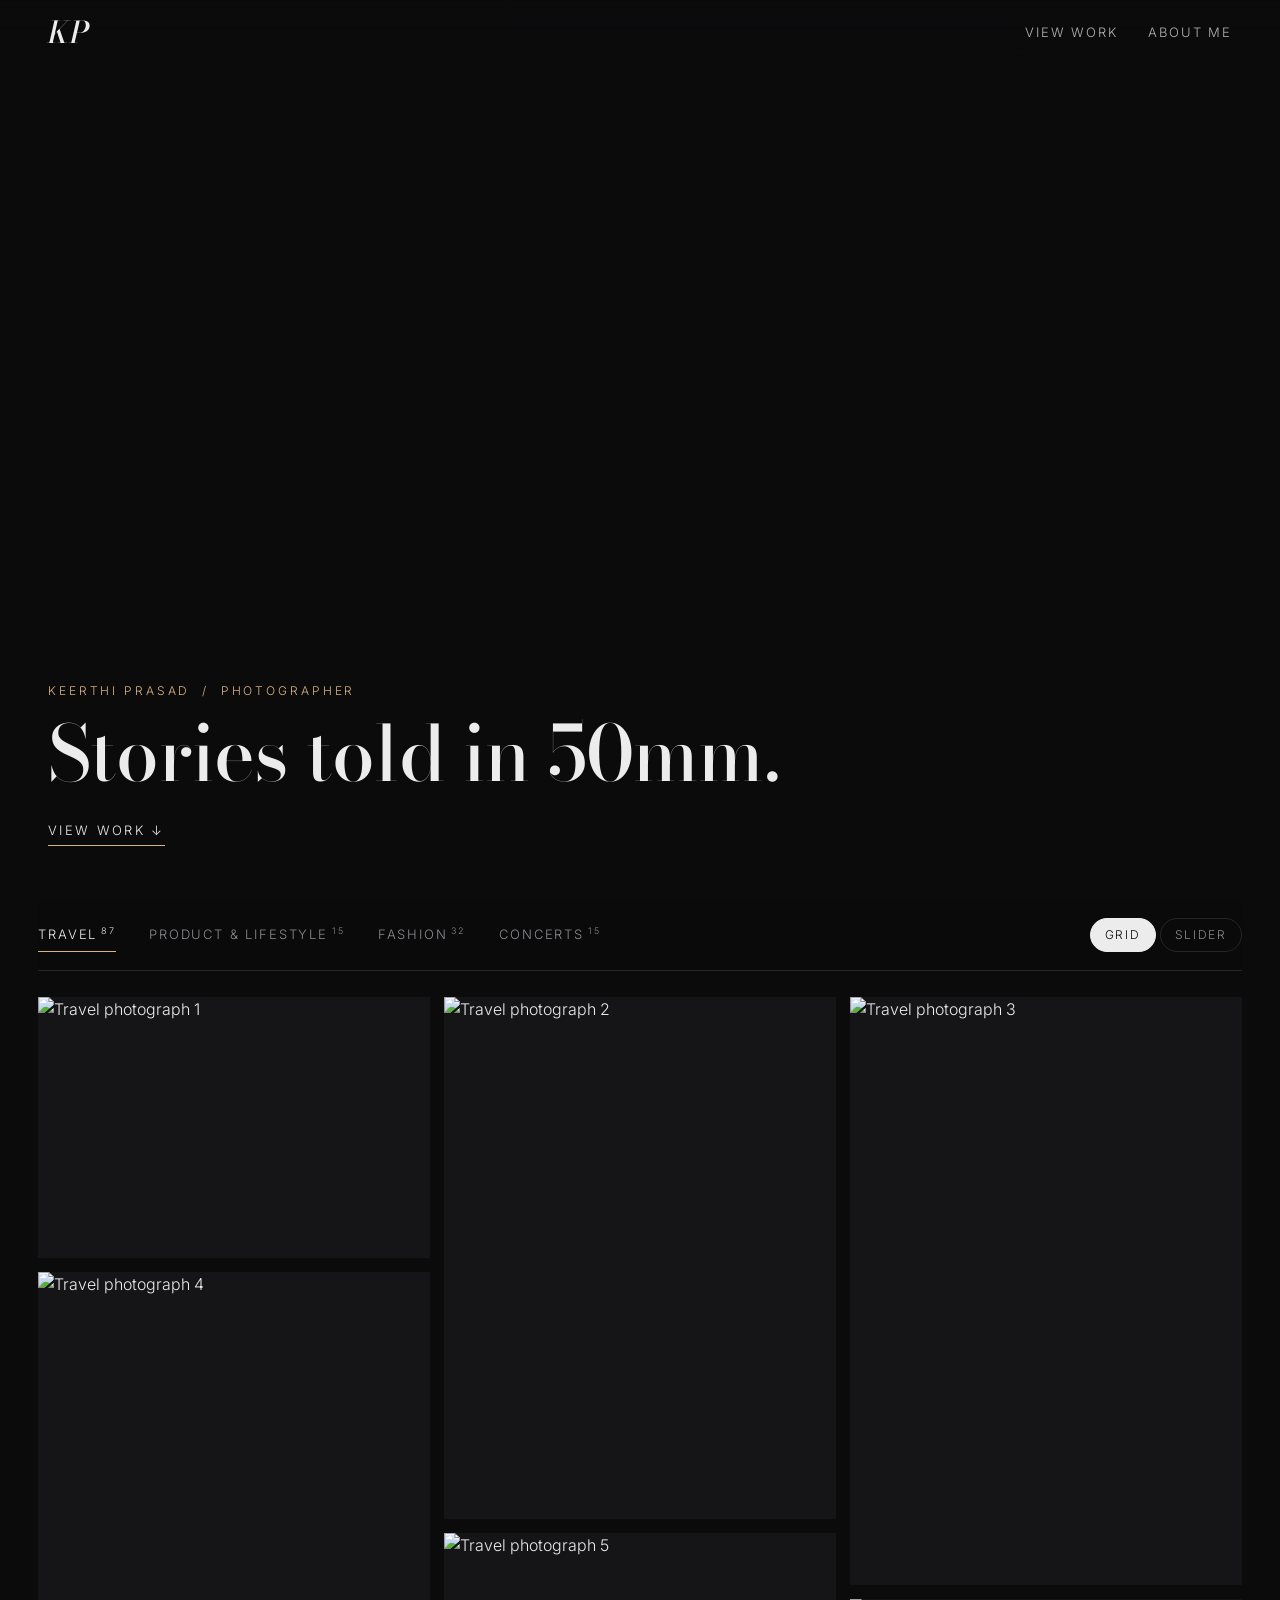
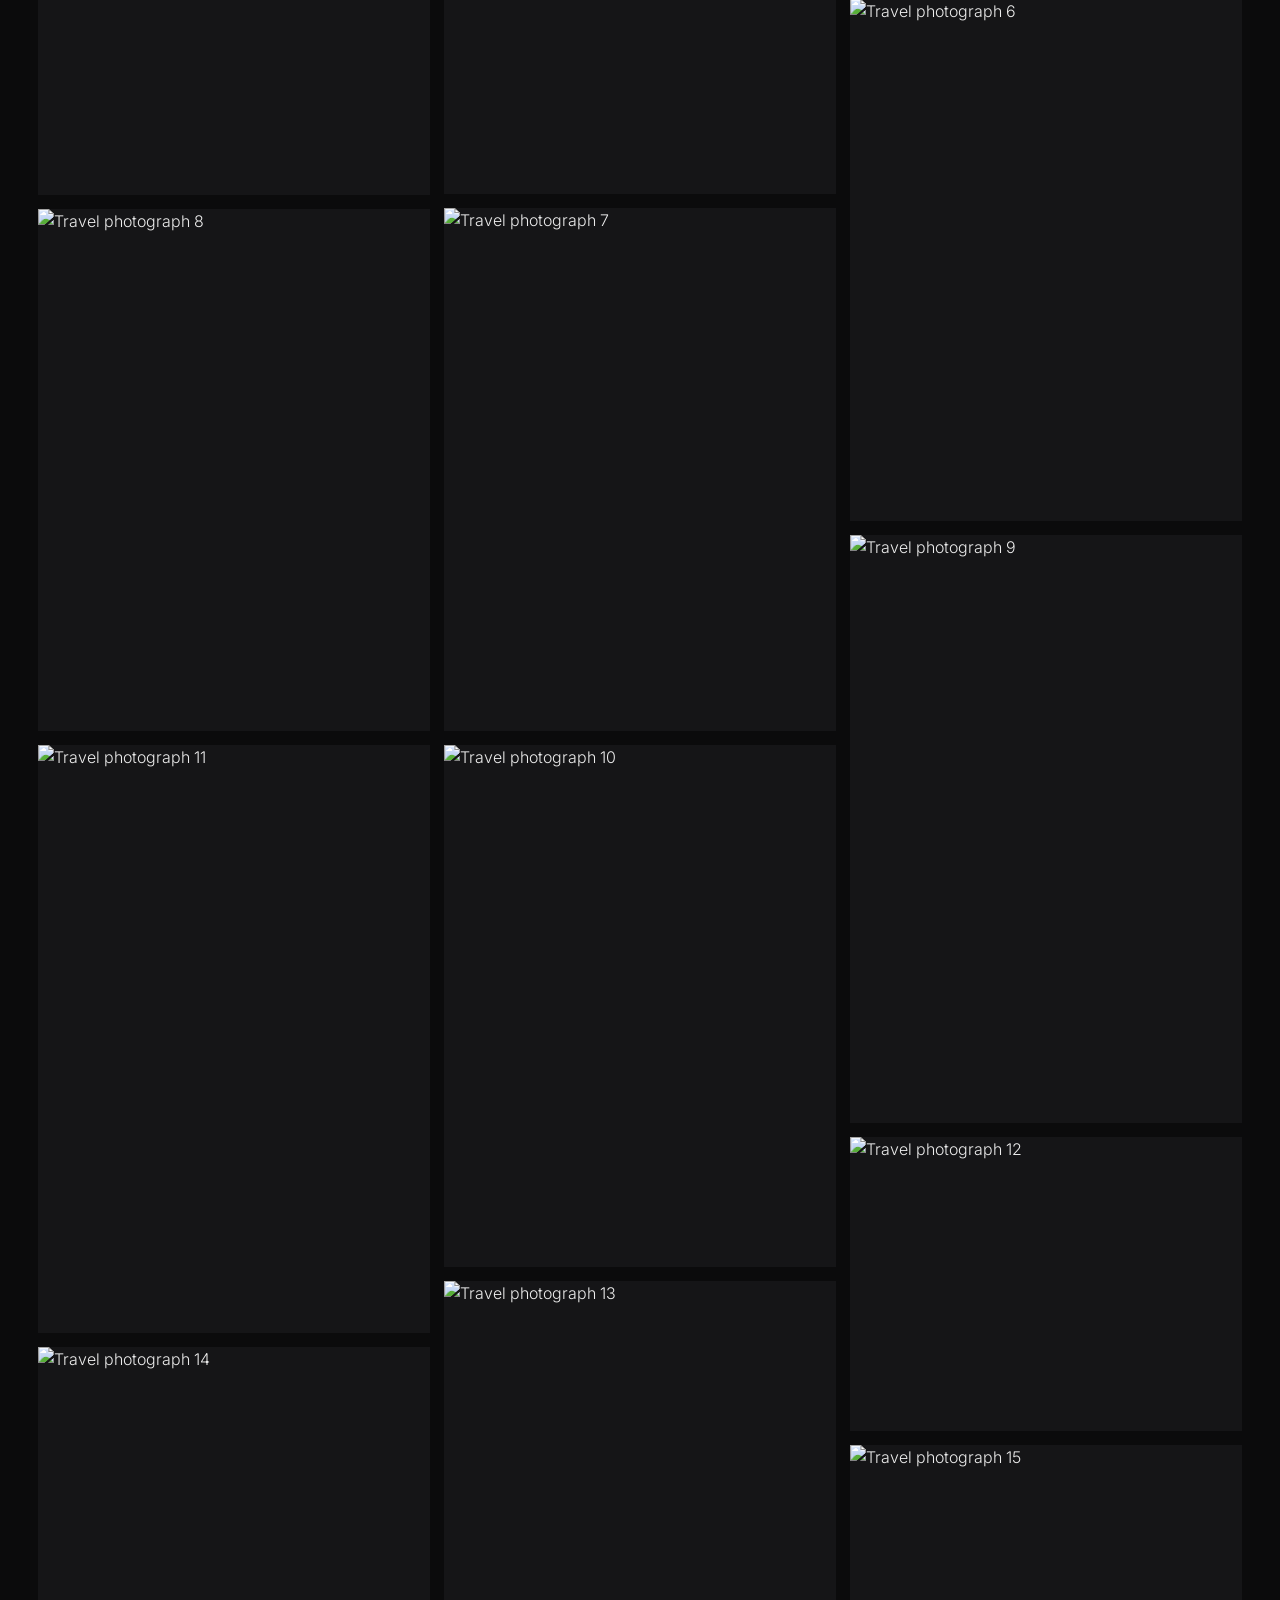
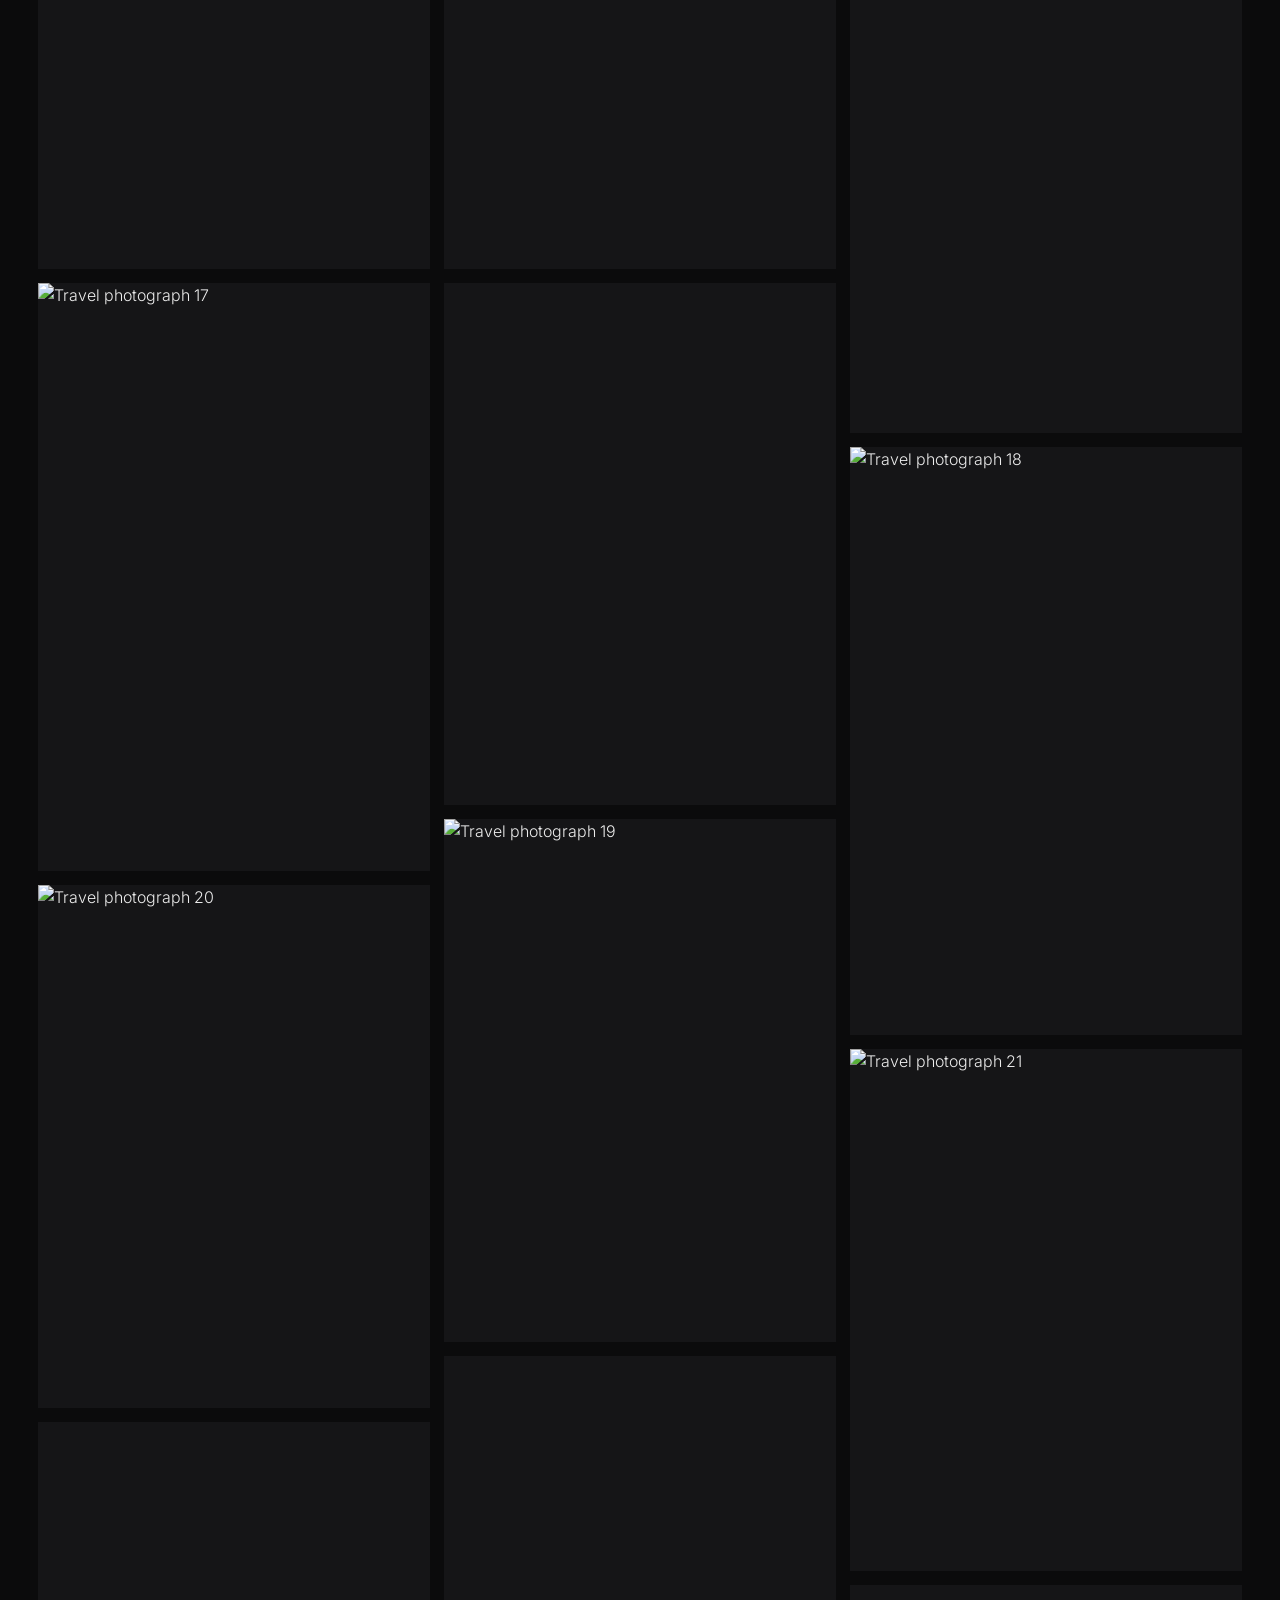
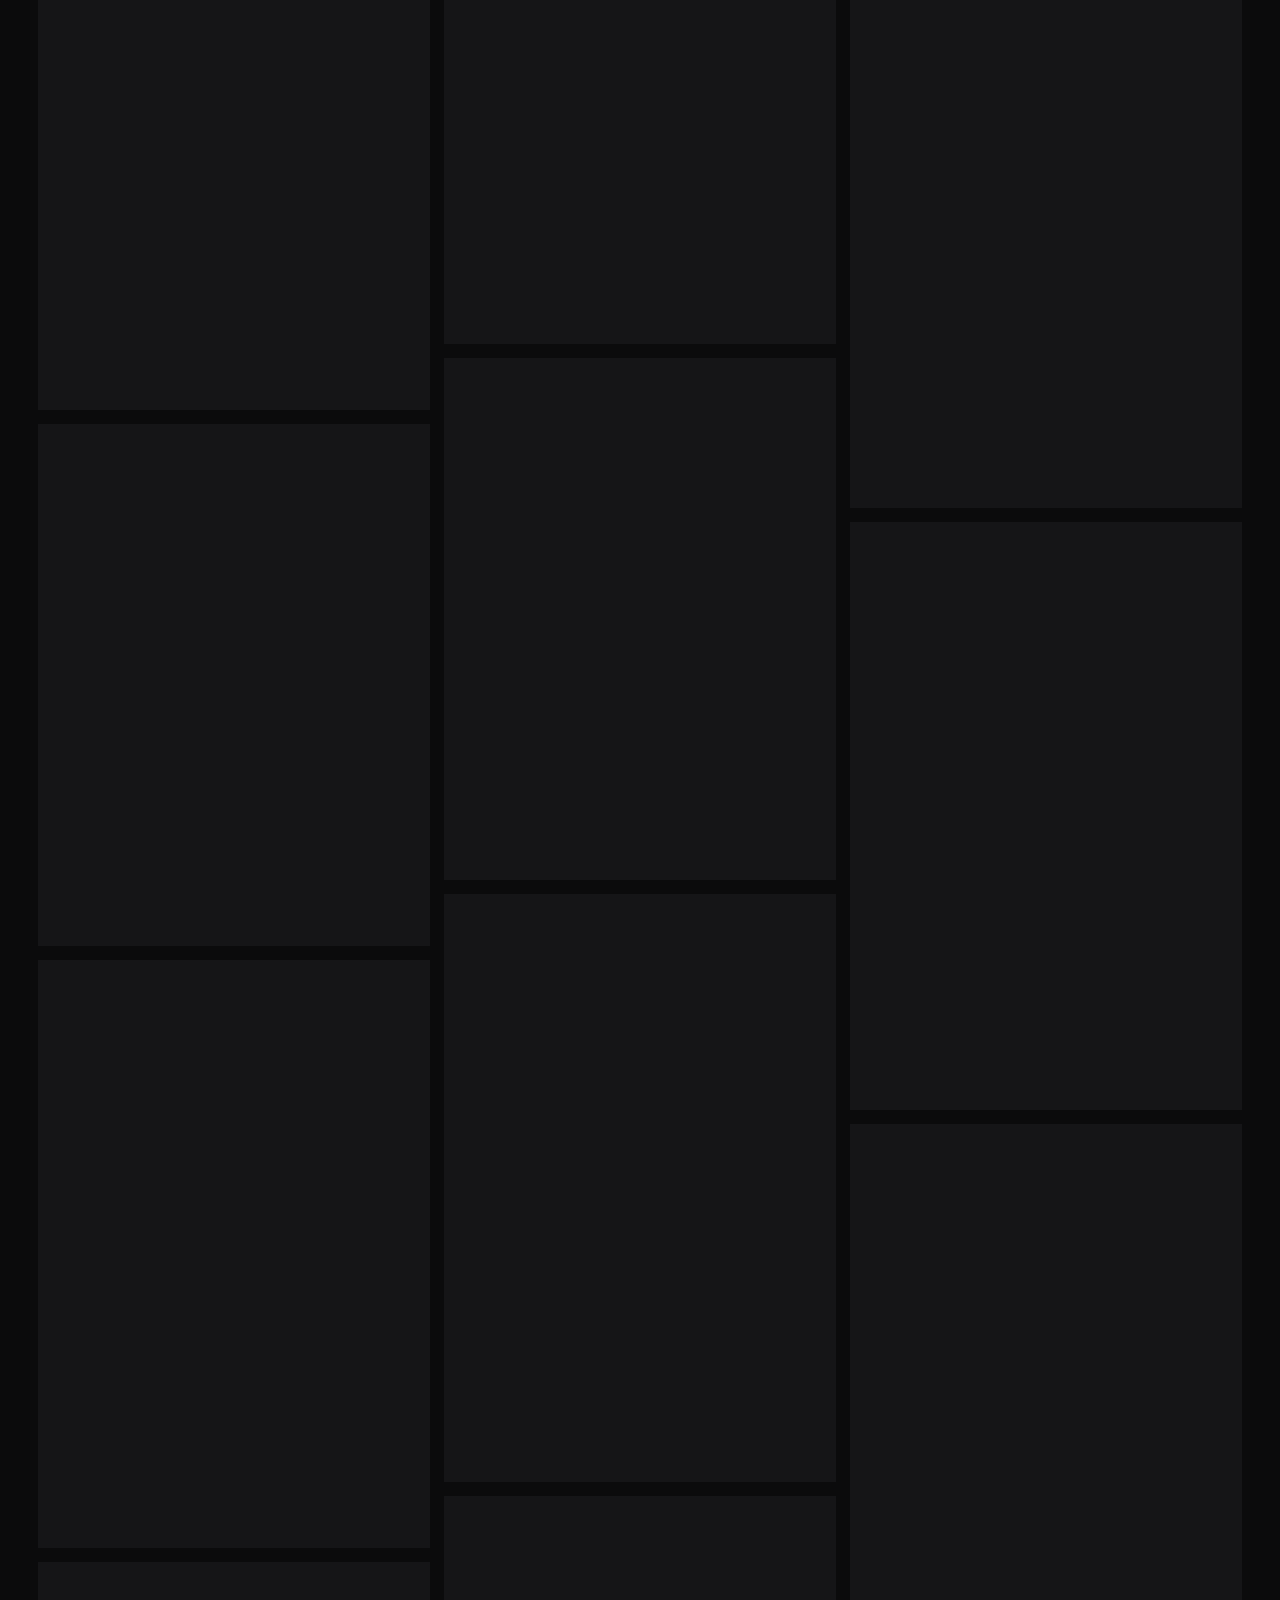
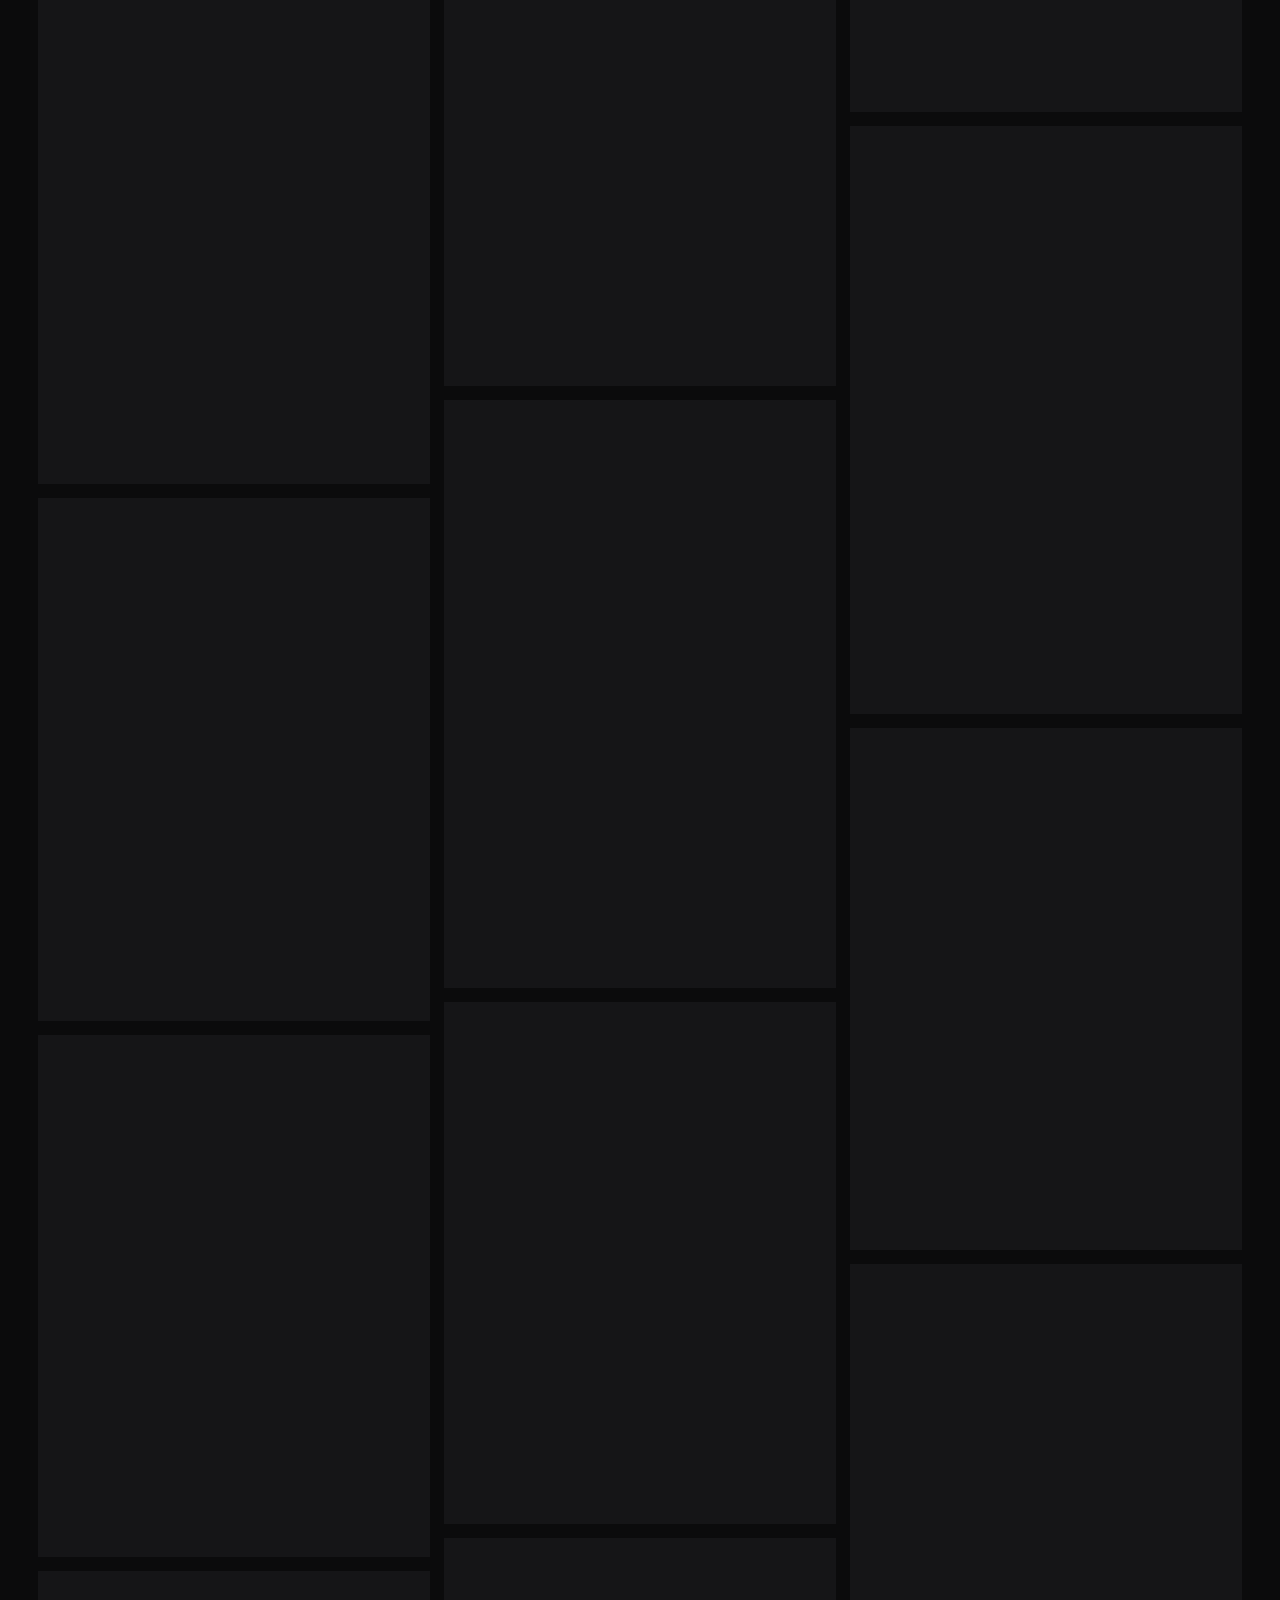
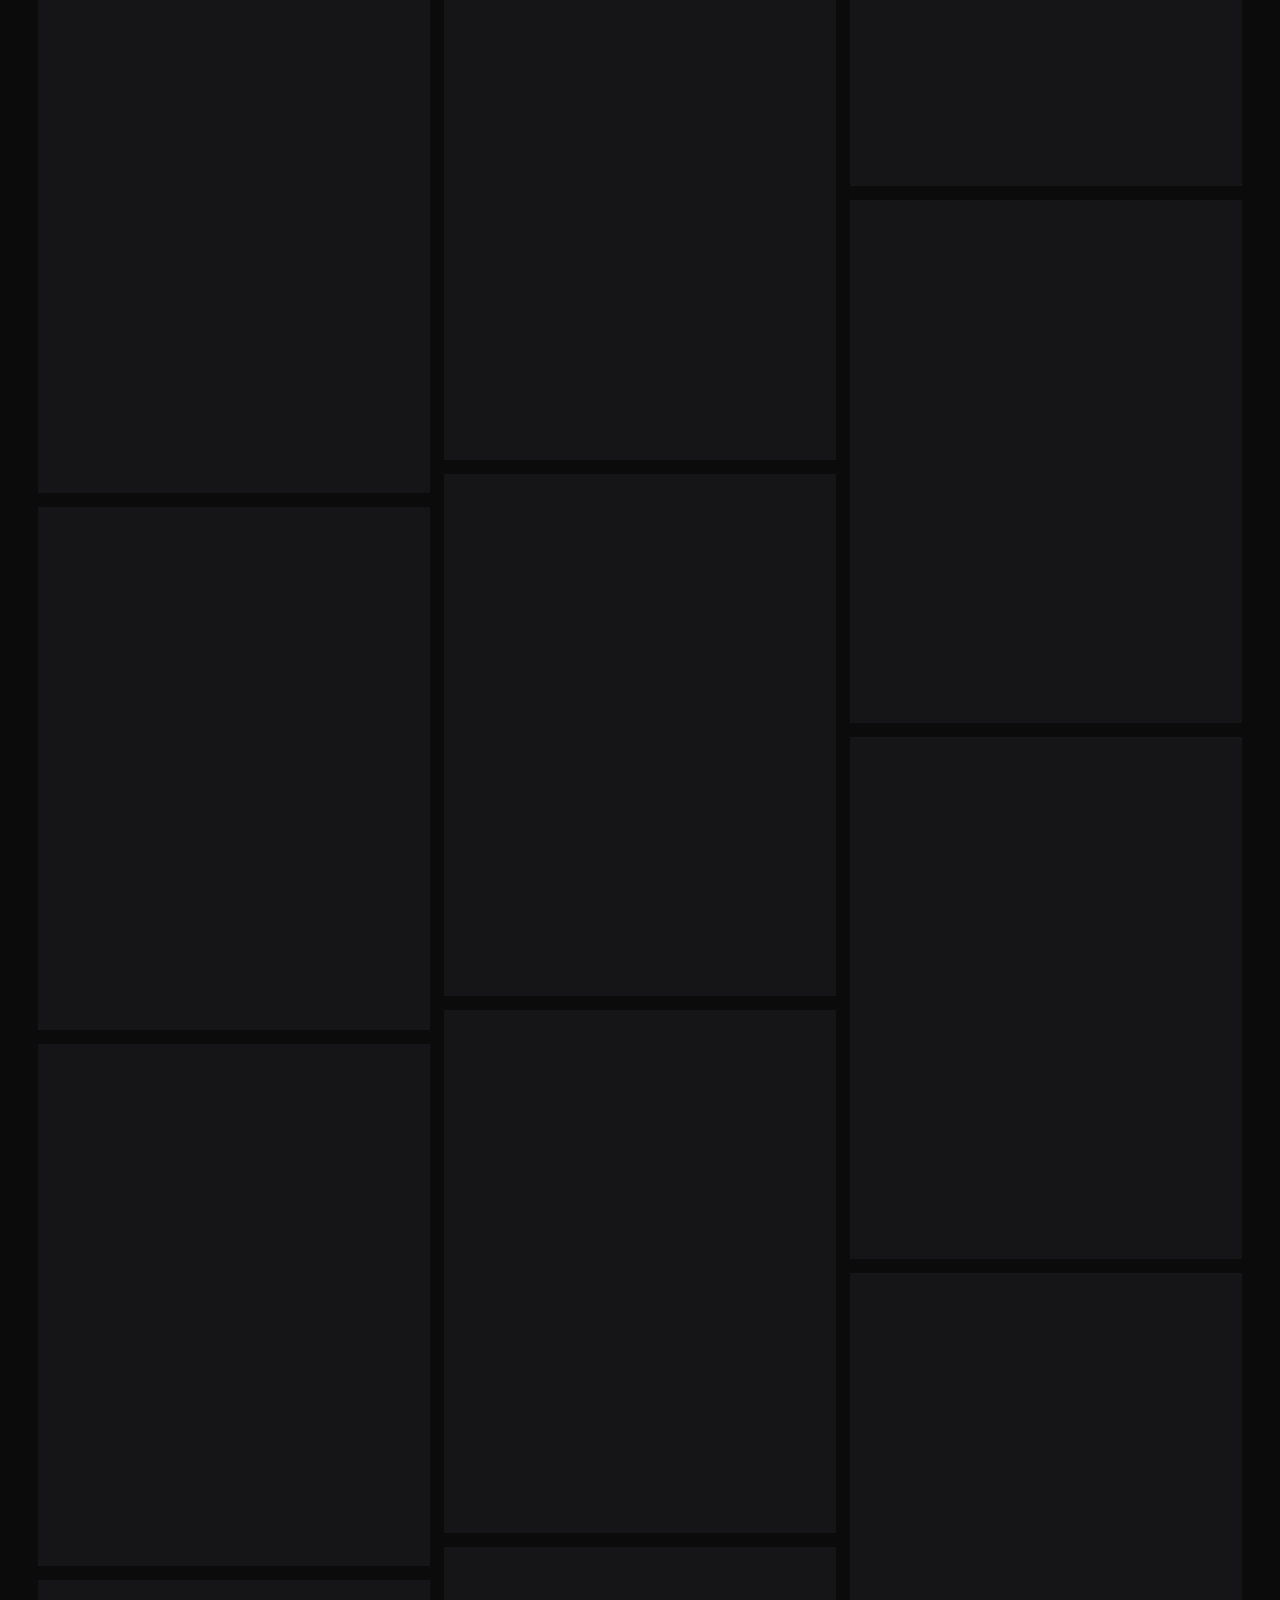
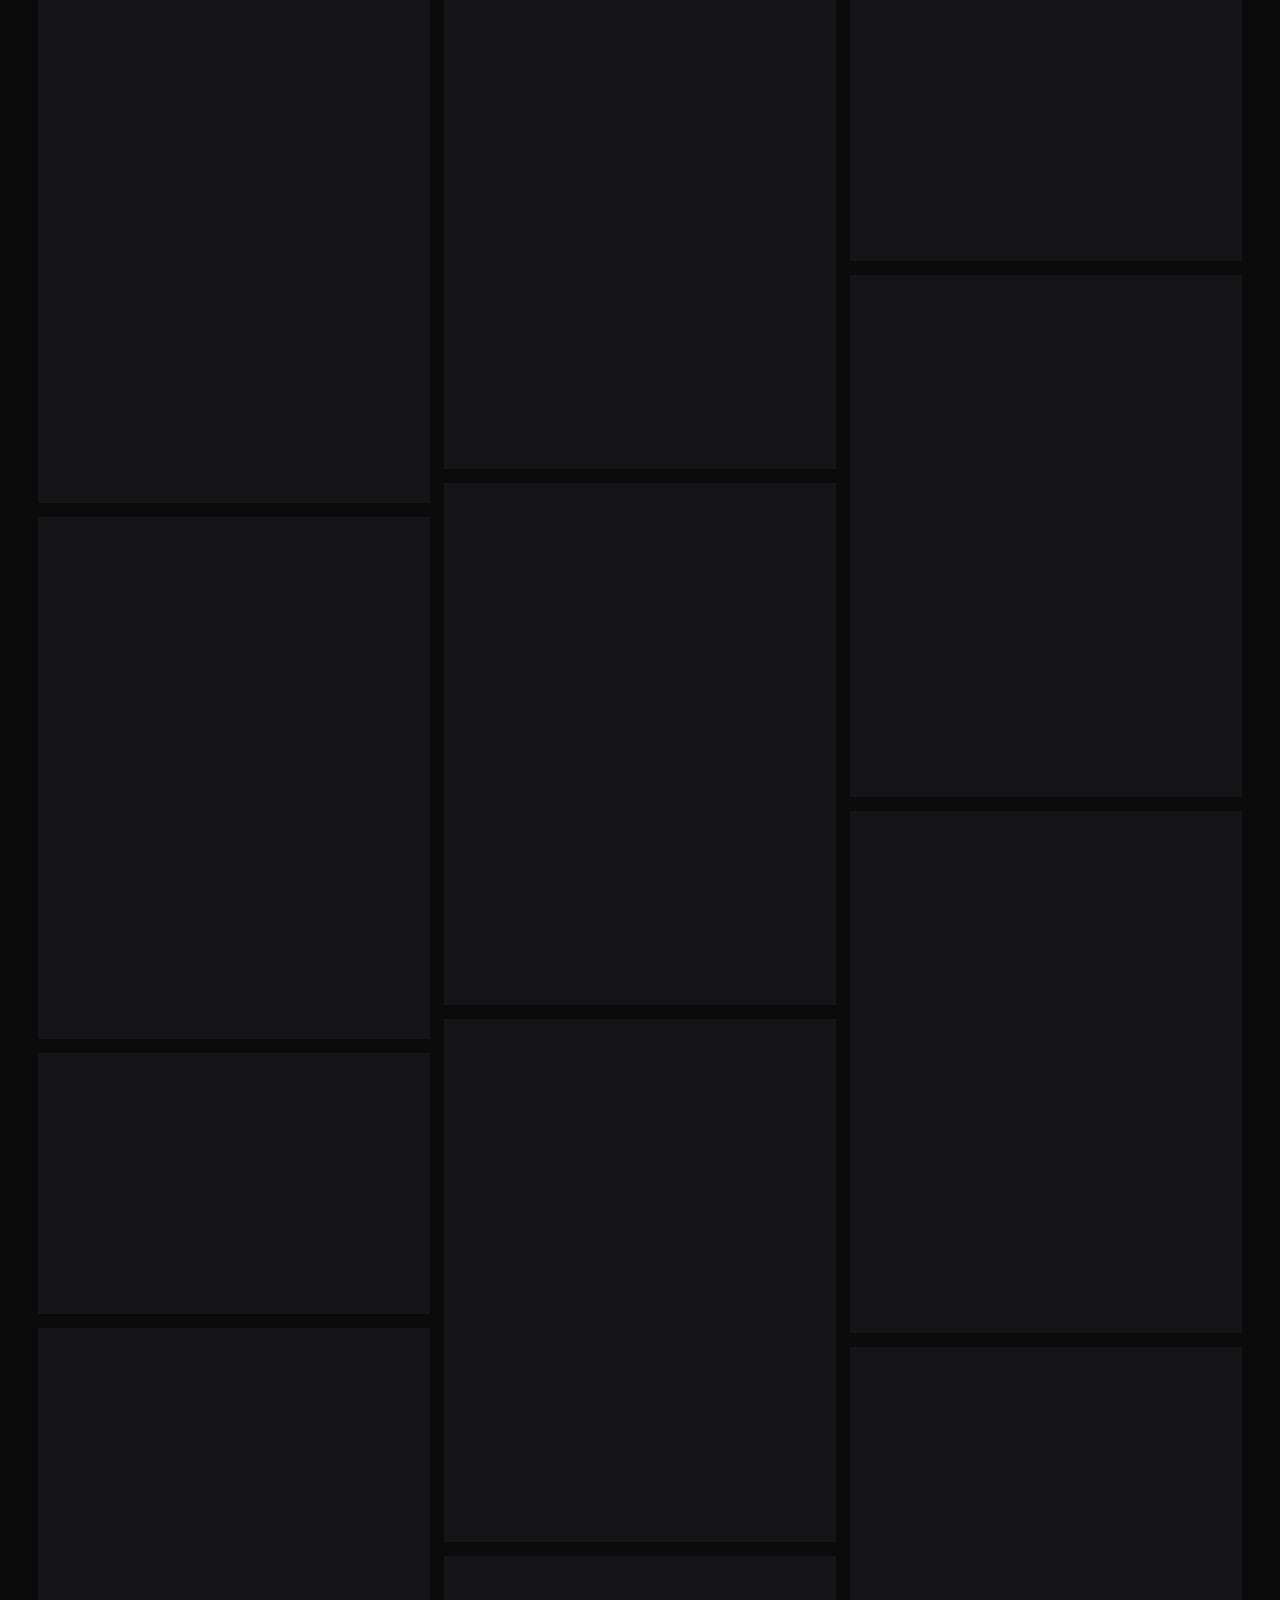
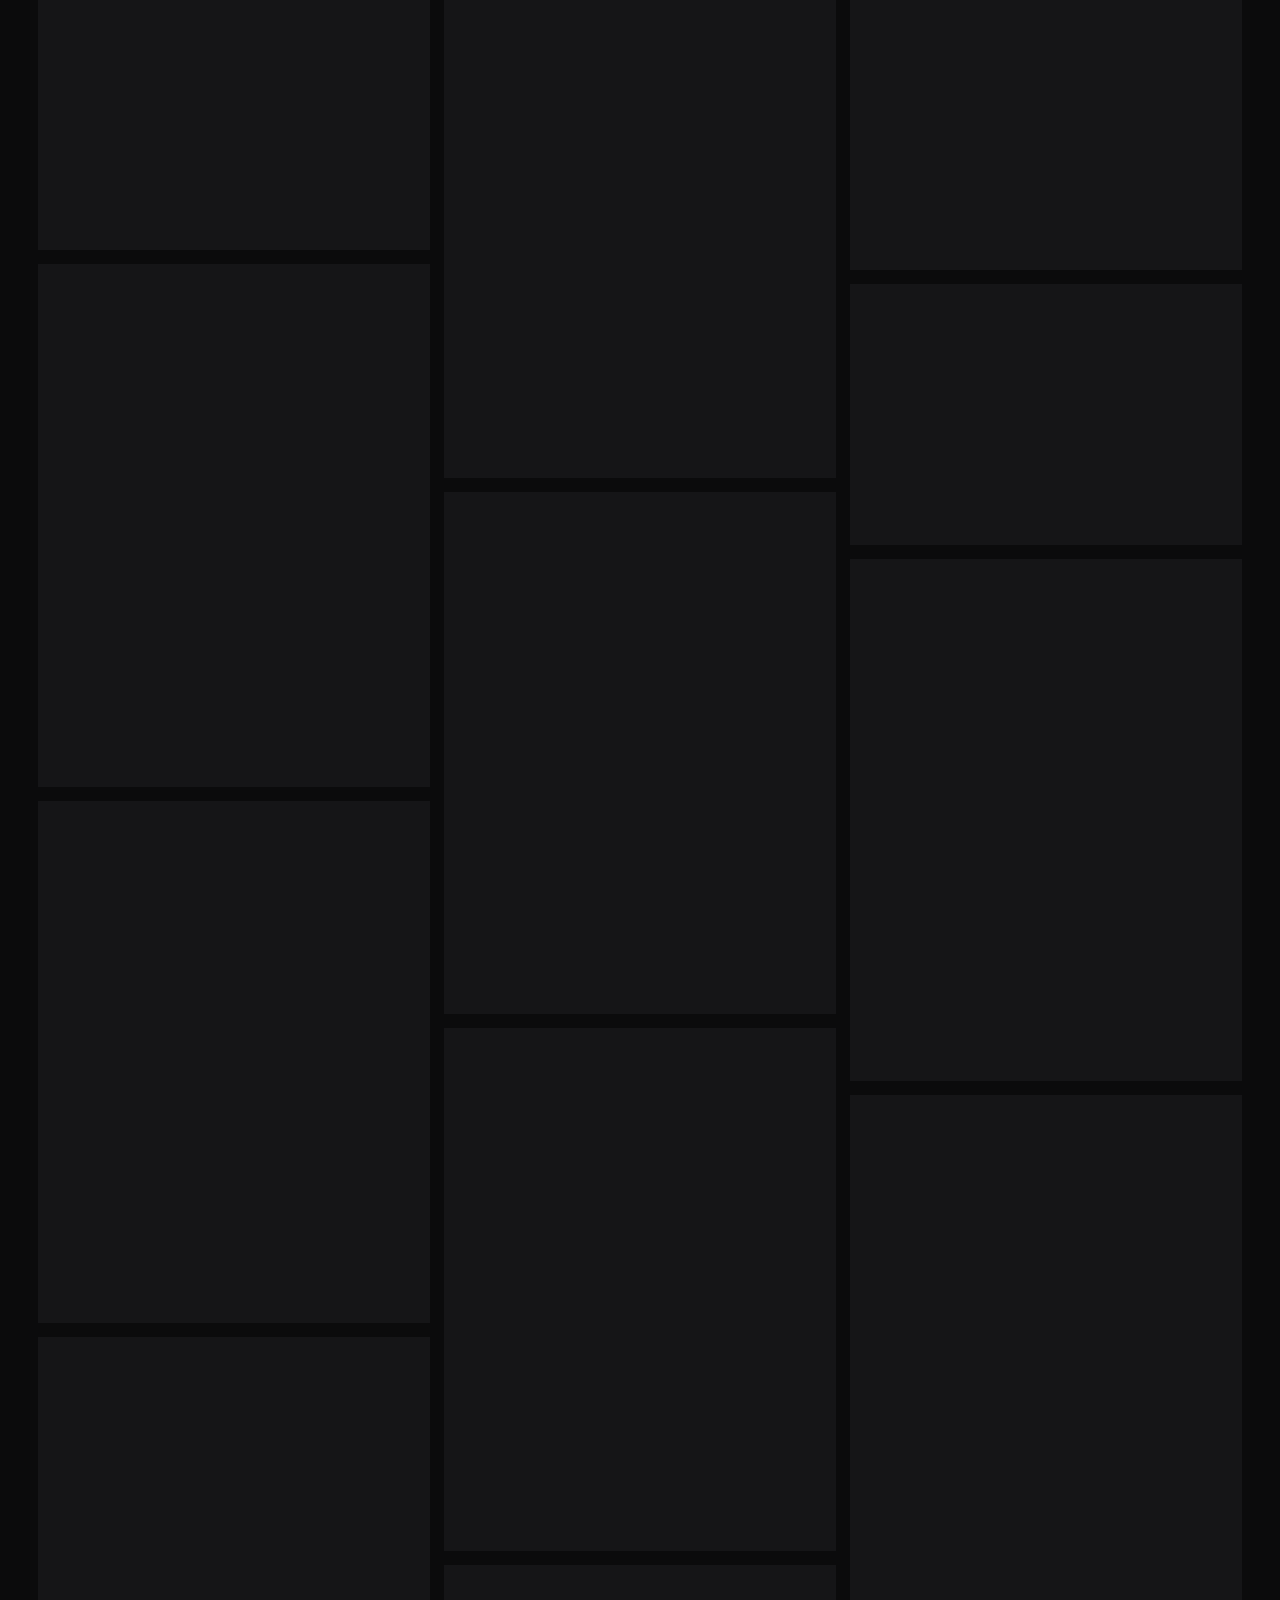
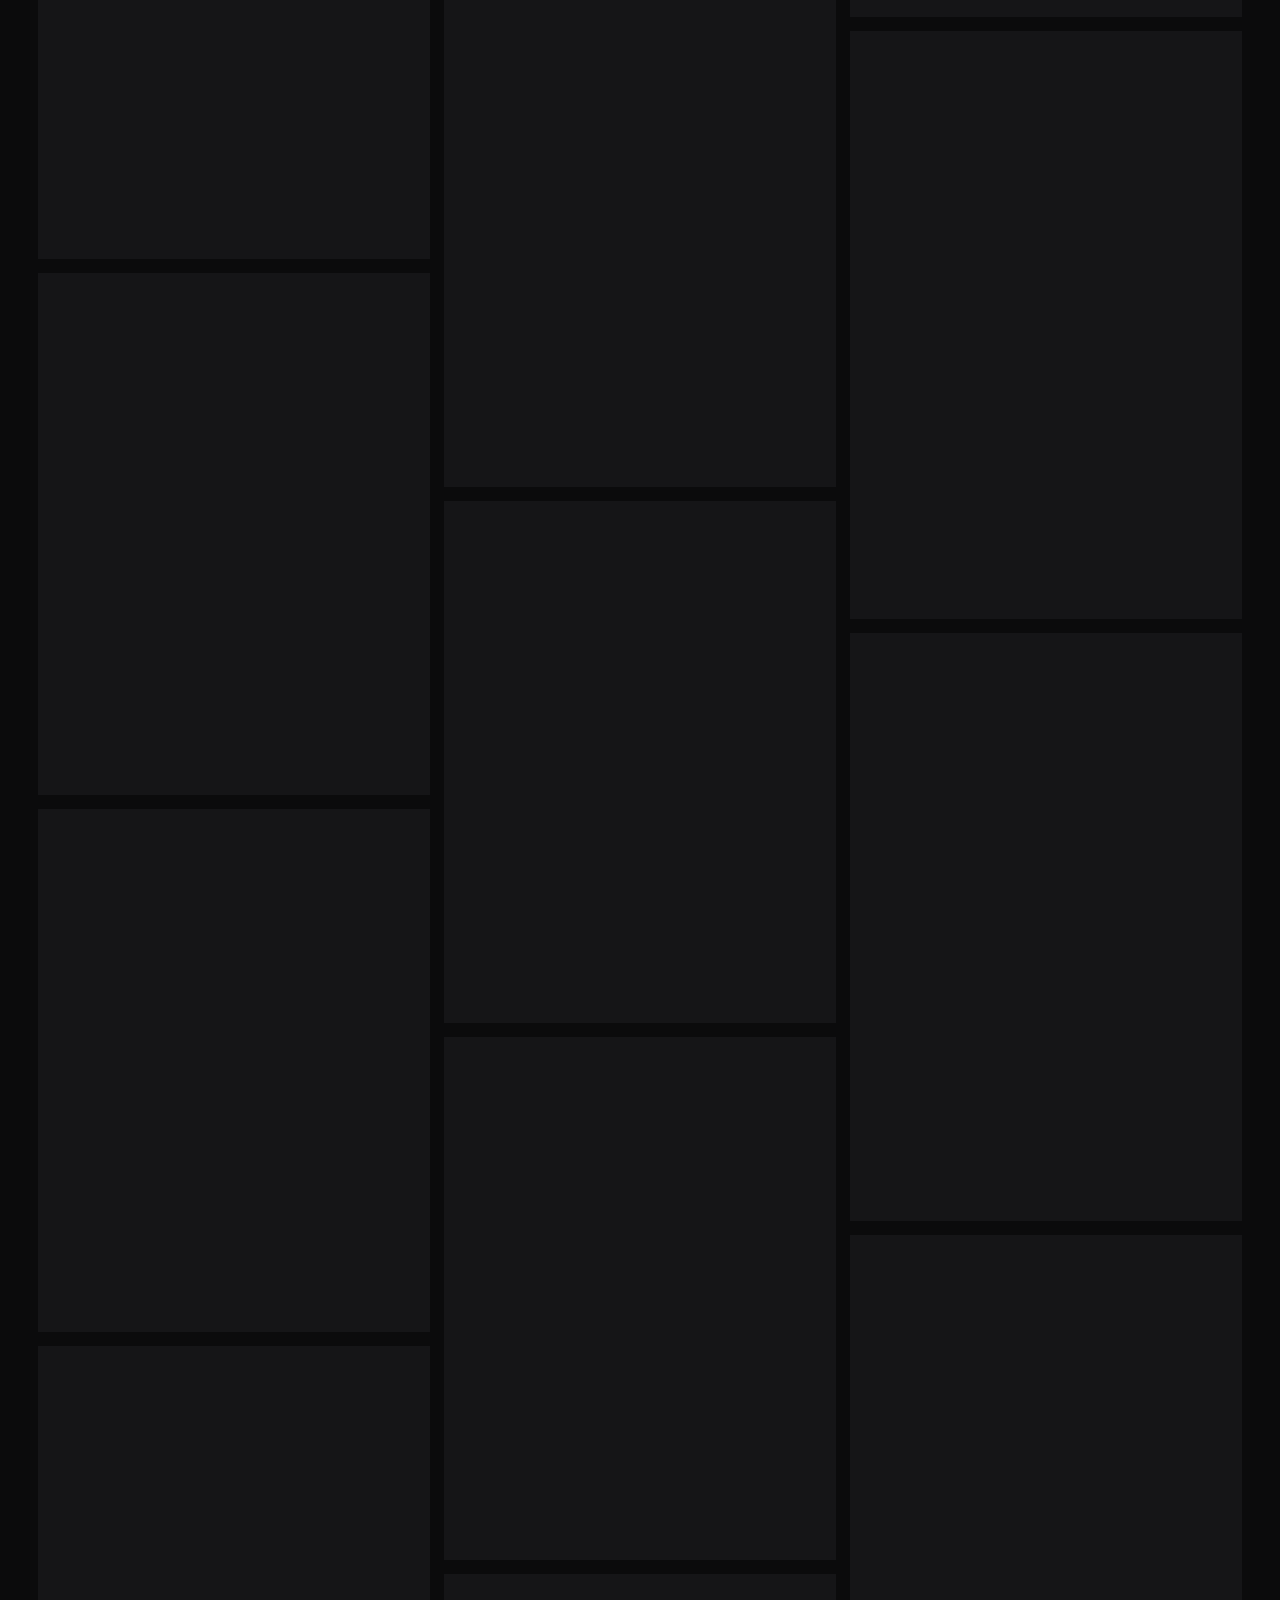
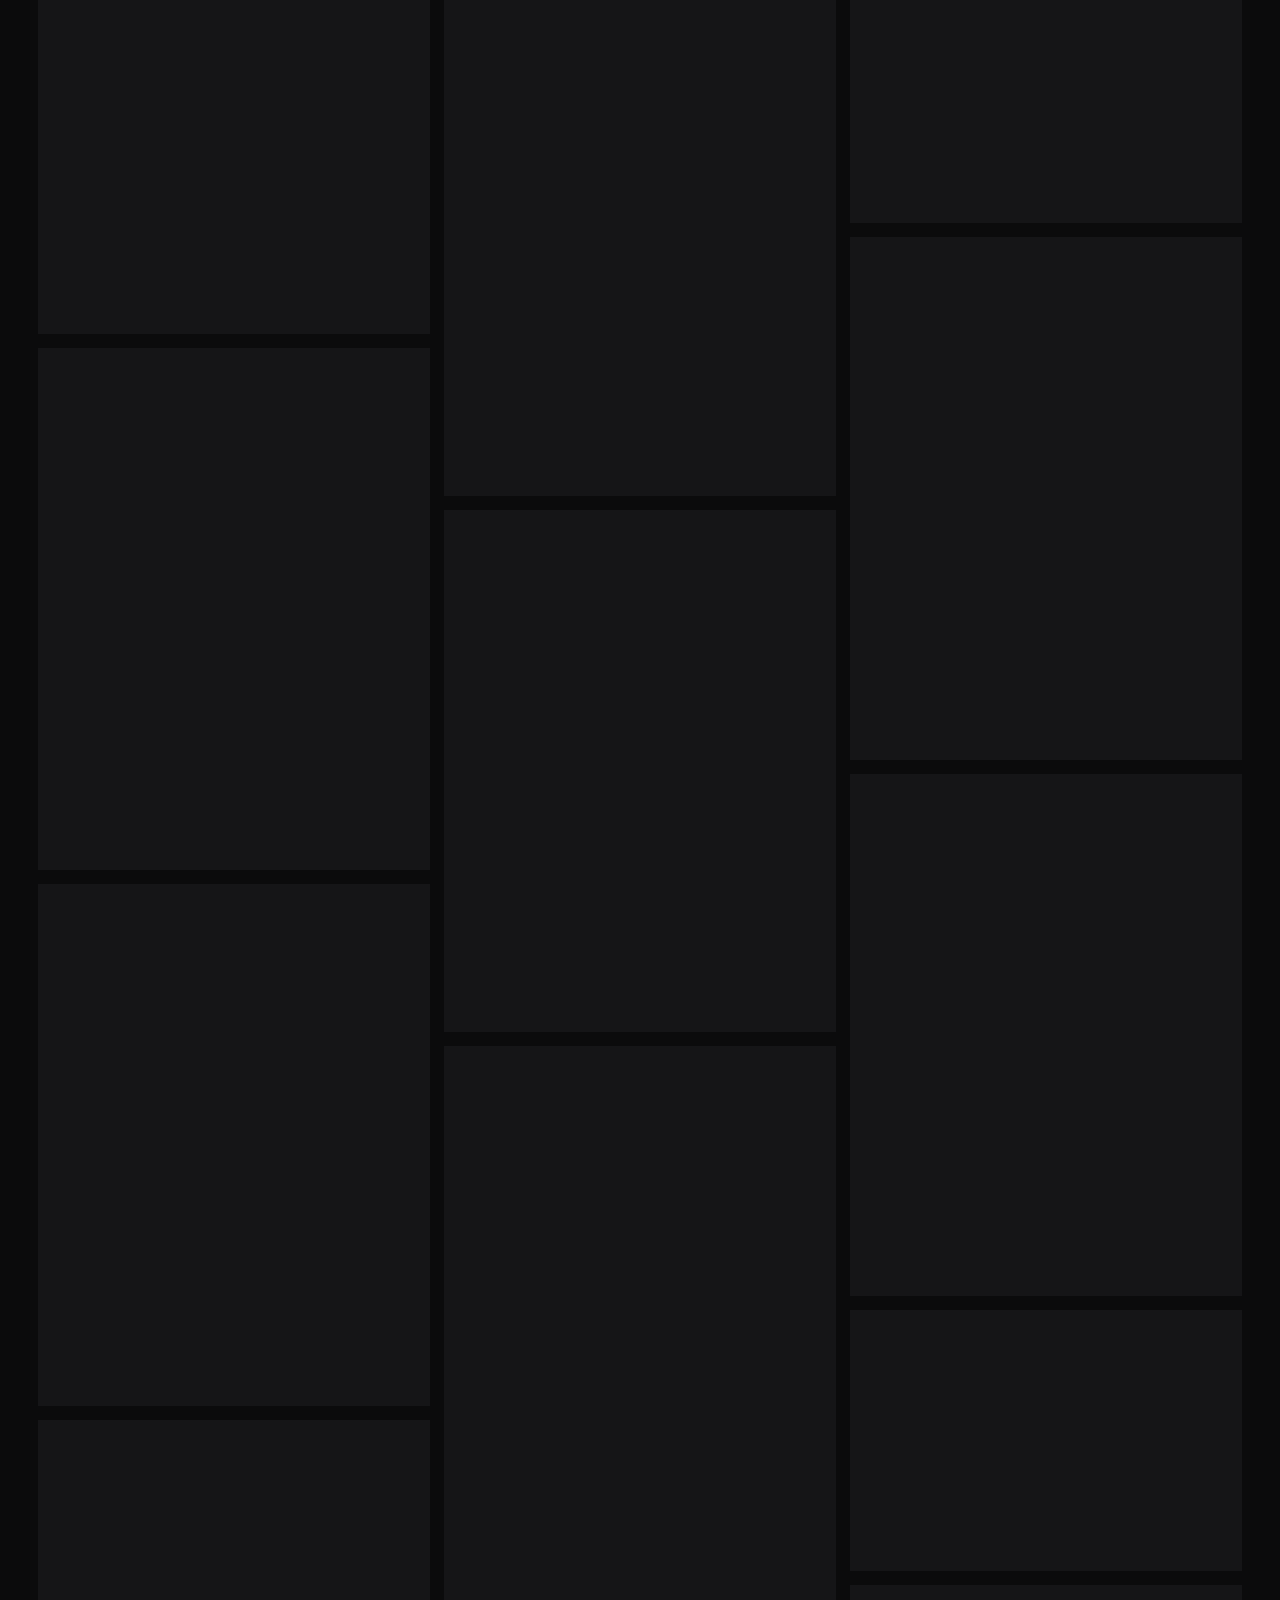
==== index.html @ 2e30c743 "Add files via upload" ====
<!doctype html>
<html lang="en">
<head>
<meta charset="utf-8">
<meta name="viewport" content="width=device-width,initial-scale=1">
<title>Keerthi Prasad | Photographer</title>
<meta name="description" content="Keerthi Prasad, photographer. Travel, product and lifestyle, fashion and concerts.">
<meta property="og:title" content="Keerthi Prasad | Photographer">
<meta property="og:description" content="Stories told in 50mm. Travel, product and lifestyle, fashion and concerts.">
<meta property="og:image" content="img/travel-01.jpg">
<link rel="preconnect" href="https://fonts.googleapis.com">
<link rel="preconnect" href="https://fonts.gstatic.com" crossorigin>
<link href="https://fonts.googleapis.com/css2?family=Bodoni+Moda:ital,wght@0,500;1,500&family=Inter:wght@300;400;500&display=swap" rel="stylesheet">
<link rel="stylesheet" href="style.css">
</head>
<body>
<header class="top" id="top">
  <a class="logo" href="#top" aria-label="KP home">KP</a>
  <button class="menu-btn" id="menu-btn" aria-expanded="false" aria-controls="nav">Menu</button>
  <nav id="nav">
    <a href="#work">View work</a>
    <a href="#about">About me</a>
  </nav>
</header>

<section class="hero">
  <div class="reel" id="reel" aria-hidden="true"></div>
  <div class="hero-shade"></div>
  <div class="hero-copy">
    <p class="eyebrow">Keerthi Prasad &nbsp;/&nbsp; Photographer</p>
    <h1>Stories told in 50mm.</h1>
    <a class="cue" href="#work">View work <span>&darr;</span></a>
  </div>
</section>

<section class="work" id="work">
  <div class="bar">
    <div class="tabs" id="tabs" role="tablist"></div>
    <div class="views" id="views">
      <button data-v="grid" class="on" aria-label="Grid view">Grid</button>
      <button data-v="slider" aria-label="Slider view">Slider</button>
    </div>
  </div>
  <div id="stage"></div>
</section>

<section class="about" id="about">
  <div class="about-photo" id="about-photo">
    <img src="img/keerthi.jpg" width="1200" height="1500" loading="lazy" alt="Keerthi Prasad">
  </div>
  <div class="about-copy">
    <p class="eyebrow">About me</p>
    <h2>Hi, I'm Keerthi.</h2>
    <p class="bio">I'm a photographer working across travel, product, fashion and live music. On weekends I shoot for brands and events, and whenever I travel, the camera comes along.</p>
    <p class="cta">Shooting a brand, an event or a trip? Let's talk.</p>
    <dl class="details">
      <div><dt>Email</dt><dd><a href="mailto:keerthiprasad73@gmail.com">keerthiprasad73@gmail.com</a></dd></div>
      <div><dt>Phone</dt><dd><a href="tel:+917204233006">+91 72042 33006</a></dd></div>
      <div><dt>Instagram</dt><dd><a href="https://www.instagram.com/50mmstack/" target="_blank" rel="noopener">@50mmstack</a></dd></div>
    </dl>
  </div>
</section>
<footer><span>&copy; <span id="yr"></span> Keerthi Prasad</span><span>All images are protected. Please ask before using.</span></footer>

<div class="lb" id="lb" hidden>
  <button class="lb-x" aria-label="Close">&times;</button>
  <button class="lb-p" aria-label="Previous">&lsaquo;</button>
  <button class="lb-n" aria-label="Next">&rsaquo;</button>
  <img id="lb-img" alt="">
  <div class="lb-c" id="lb-c"></div>
</div>
<script src="data.js"></script>
<script src="main.js"></script>
</body>
</html>
---- style.css ----
:root{--hh:64px;--bg:#0b0b0c;--fg:#ececec;--mut:#8b8b90;--acc:#d9b382;--line:#26262a}
*{box-sizing:border-box;margin:0;padding:0}
html{scroll-behavior:smooth;background:var(--bg)}
body{background:var(--bg);color:var(--fg);font:300 16px/1.6 Inter,system-ui,sans-serif;-webkit-font-smoothing:antialiased}
a{color:inherit;text-decoration:none}
button{font:inherit;color:inherit;background:none;border:0;cursor:pointer}
.top{position:fixed;inset:0 0 auto 0;z-index:20;height:calc(var(--hh) + env(safe-area-inset-top,0px));display:flex;justify-content:space-between;align-items:center;padding:env(safe-area-inset-top,0px) clamp(18px,4vw,48px) 0;background:linear-gradient(#0b0b0cd9,transparent);transition:background .25s}
.top.solid,.top.open{background:#0b0b0cf5}
.menu-btn{display:none}
.logo{font:italic 500 30px/1 "Bodoni Moda",serif;letter-spacing:.04em}
.top nav{display:flex;gap:clamp(14px,2.4vw,32px);font-size:13px;letter-spacing:.14em;text-transform:uppercase}
.top nav a{opacity:.75;transition:.2s}.top nav a:hover{opacity:1;color:var(--acc)}
.hero{position:relative;height:100svh;min-height:560px;overflow:hidden}
.reel{display:flex;gap:6px;height:100%;width:max-content;animation:slide 90s linear infinite}
.reel img{height:100%;width:auto;flex:none;object-fit:cover}
@keyframes slide{to{transform:translateX(-50%)}}
.hero-shade{position:absolute;inset:0;background:linear-gradient(180deg,#0b0b0c66 0,#0b0b0c00 30%,#0b0b0cf2 100%)}
.hero-copy{position:absolute;left:clamp(18px,4vw,48px);right:clamp(18px,4vw,48px);bottom:clamp(28px,6vh,64px);max-width:900px}
.eyebrow{font-size:12px;letter-spacing:.24em;text-transform:uppercase;color:var(--acc);margin-bottom:14px}
h1{font:500 clamp(34px,6vw,84px)/1.04 "Bodoni Moda",serif;letter-spacing:-.01em}
.cue{display:inline-block;margin-top:26px;font-size:13px;letter-spacing:.18em;text-transform:uppercase;border-bottom:1px solid var(--acc);padding-bottom:4px;transition:color .2s}
.cue:hover{color:var(--acc)}
.work{padding:0 clamp(12px,3vw,40px) 90px;scroll-margin-top:calc(var(--hh) + env(safe-area-inset-top,0px))}
.bar{position:sticky;top:calc(var(--hh) + env(safe-area-inset-top,0px));z-index:15;display:flex;justify-content:space-between;align-items:center;gap:16px;flex-wrap:wrap;padding:18px 0;background:#0b0b0cee;backdrop-filter:blur(10px);border-bottom:1px solid var(--line);margin-bottom:26px}
.tabs{position:relative;display:flex;gap:clamp(14px,2.6vw,34px);flex-wrap:wrap}
.tabs button{white-space:nowrap}
.tabs button{font-size:13px;letter-spacing:.14em;text-transform:uppercase;color:var(--mut);padding:6px 0;border-bottom:1px solid transparent;transition:.2s}
.tabs button sup{font-size:9px;margin-left:4px}
.tabs button:hover{color:var(--fg)}
.tabs button.on{color:var(--fg);border-color:var(--acc)}
.views{display:flex;gap:4px}
.views button{font-size:12px;letter-spacing:.14em;text-transform:uppercase;color:var(--mut);padding:6px 14px;border:1px solid var(--line);border-radius:99px}
.views button.on{color:var(--bg);background:var(--fg);border-color:var(--fg)}
#stage{animation:fade .5s}
@keyframes fade{from{opacity:0;transform:translateY(8px)}}
.grid{display:flex;gap:14px;align-items:flex-start}
.grid .col{flex:1;min-width:0;display:flex;flex-direction:column;gap:14px}
.grid figure{overflow:hidden;background:#151517;cursor:zoom-in}
.grid img{display:block;width:100%;height:auto;transition:transform .6s}
.grid figure:hover img{transform:scale(1.035)}
.track{display:flex;gap:14px;overflow-x:auto;scroll-snap-type:x mandatory;padding-bottom:14px;scrollbar-width:thin;scrollbar-color:#333 transparent}
.track figure{flex:none;height:min(78vh,900px);scroll-snap-align:center;cursor:zoom-in;background:#151517}
.track img{height:100%;width:auto;display:block}
.arrows{display:flex;gap:10px;justify-content:flex-end;margin-top:12px}
.arrows button{width:46px;height:46px;border:1px solid var(--line);border-radius:50%;font-size:22px;transition:.2s}
.arrows button:hover{background:var(--fg);color:var(--bg)}
.about{display:grid;grid-template-columns:minmax(0,5fr) minmax(0,6fr);gap:clamp(28px,5vw,80px);align-items:center;padding:clamp(80px,10vw,130px) clamp(18px,4vw,48px);border-top:1px solid var(--line);max-width:1300px;margin:0 auto;scroll-margin-top:40px}
.about-photo{aspect-ratio:4/5;max-width:100%;background:#151517;overflow:hidden}
.about-photo img{width:100%;height:100%;object-fit:cover;display:block}
.ph{height:100%;display:flex;align-items:center;justify-content:center;text-align:center;padding:24px;border:1px dashed #3a3a40;color:var(--mut);font-size:13px;letter-spacing:.14em;text-transform:uppercase}
.about-copy{min-width:0}
.about h2{font:500 clamp(34px,4.6vw,64px)/1.05 "Bodoni Moda",serif;text-wrap:balance;margin-bottom:22px}
.bio{font-size:clamp(16px,1.4vw,19px);color:#cfcfd2;max-width:34em;margin-bottom:34px}
.cta{font:italic 500 clamp(18px,1.8vw,24px)/1.3 "Bodoni Moda",serif;color:var(--acc);margin-bottom:20px}
.details{display:flex;flex-direction:column;border-top:1px solid var(--line)}
.details div{display:grid;grid-template-columns:110px minmax(0,1fr);gap:16px;padding:14px 0;border-bottom:1px solid var(--line);align-items:baseline}
.details dt{font-size:11px;letter-spacing:.2em;text-transform:uppercase;color:var(--mut)}
.details dd{font-size:clamp(15px,1.5vw,19px);overflow-wrap:anywhere;user-select:text}
.details a{transition:.2s}.details a:hover{color:var(--acc)}
footer{display:flex;justify-content:space-between;gap:12px;flex-wrap:wrap;padding:22px clamp(18px,4vw,48px);border-top:1px solid var(--line);font-size:12px;color:var(--mut)}
.lb{position:fixed;inset:0;z-index:50;background:#050506f5;display:flex;align-items:center;justify-content:center;animation:fade .25s}
.lb[hidden]{display:none}
.lb img{max-width:94vw;max-height:88vh;object-fit:contain}
.lb button{position:absolute;color:#fff;opacity:.7;transition:.2s}.lb button:hover{opacity:1}
.lb-x{top:14px;right:22px;font-size:38px}
.lb-p,.lb-n{top:50%;transform:translateY(-50%);font-size:56px;padding:10px 18px}
.lb-p{left:8px}.lb-n{right:8px}
.lb-c{position:absolute;bottom:16px;left:0;right:0;text-align:center;font-size:12px;letter-spacing:.2em;text-transform:uppercase;color:var(--mut)}
@media(max-width:700px){
 :root{--hh:60px}
 .menu-btn{display:flex;align-items:center;gap:8px;font-size:12px;letter-spacing:.2em;text-transform:uppercase;padding:10px 0 10px 12px}
 .menu-btn::after{content:"";width:16px;height:7px;border-top:1px solid currentColor;border-bottom:1px solid currentColor;transition:.2s}
 .top.open .menu-btn::after{height:0;border-bottom:0;transform:rotate(0)}
 .top nav{display:none;position:absolute;top:100%;left:0;right:0;flex-direction:column;gap:0;padding:4px clamp(18px,4vw,48px) 18px;background:#0b0b0cf5;border-bottom:1px solid var(--line);font-size:14px}
 .top.open nav{display:flex}
 .top nav a{opacity:1;padding:14px 0;border-top:1px solid var(--line)}
 .bar{flex-wrap:nowrap;gap:10px;padding:12px 0;margin-bottom:16px}
 .tabs{flex:1;min-width:0;flex-wrap:nowrap;gap:22px;overflow-x:auto;scrollbar-width:none;-webkit-overflow-scrolling:touch;padding-right:28px;-webkit-mask-image:linear-gradient(90deg,#000 calc(100% - 36px),transparent);mask-image:linear-gradient(90deg,#000 calc(100% - 36px),transparent)}
 .tabs::-webkit-scrollbar{display:none}
 .tabs button{flex:none;font-size:12px}
 .views{flex:none}
 .views button{padding:5px 10px;font-size:10px}
 .about{grid-template-columns:1fr}
 .details div{grid-template-columns:84px minmax(0,1fr)}
 .grid,.grid .col{gap:8px}
 .track figure{height:62vh}
 .lb-p,.lb-n{font-size:40px;padding:8px}
}
@media(prefers-reduced-motion:reduce){.reel{animation:none}html{scroll-behavior:auto}}
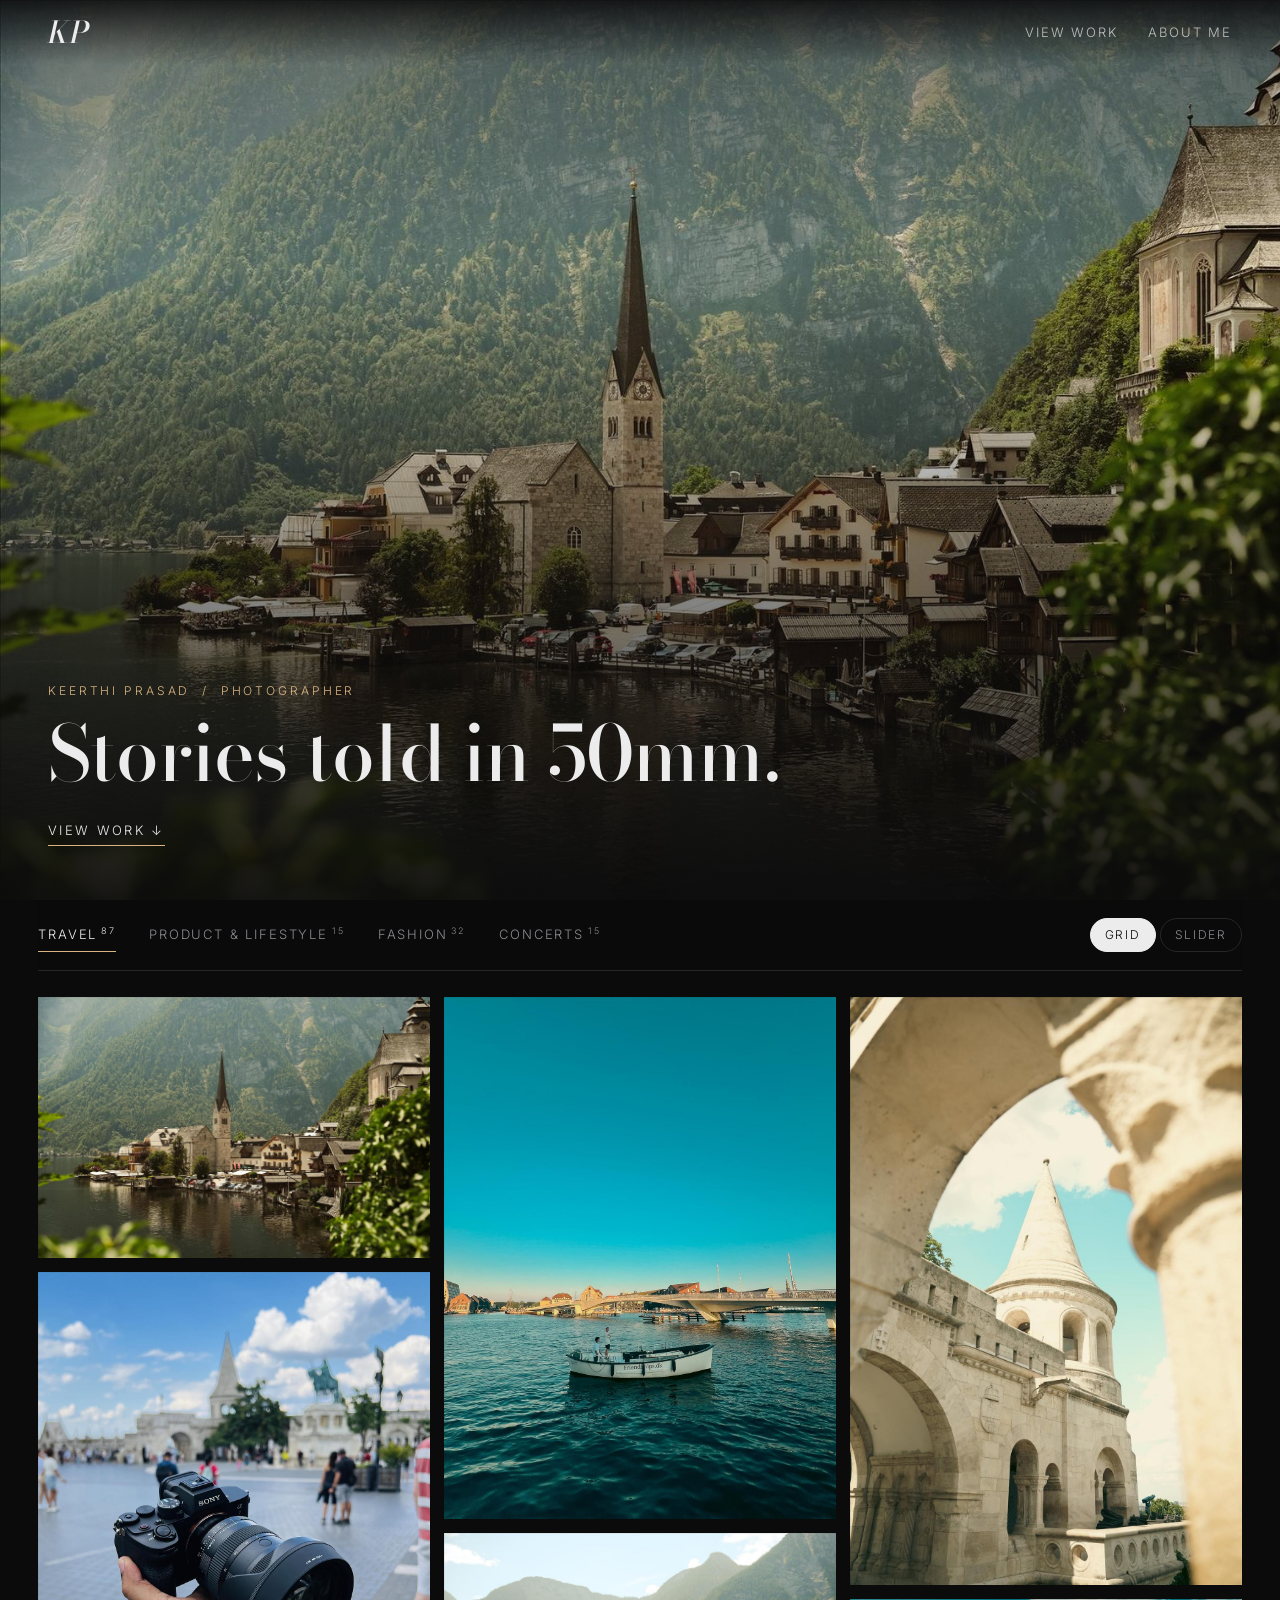
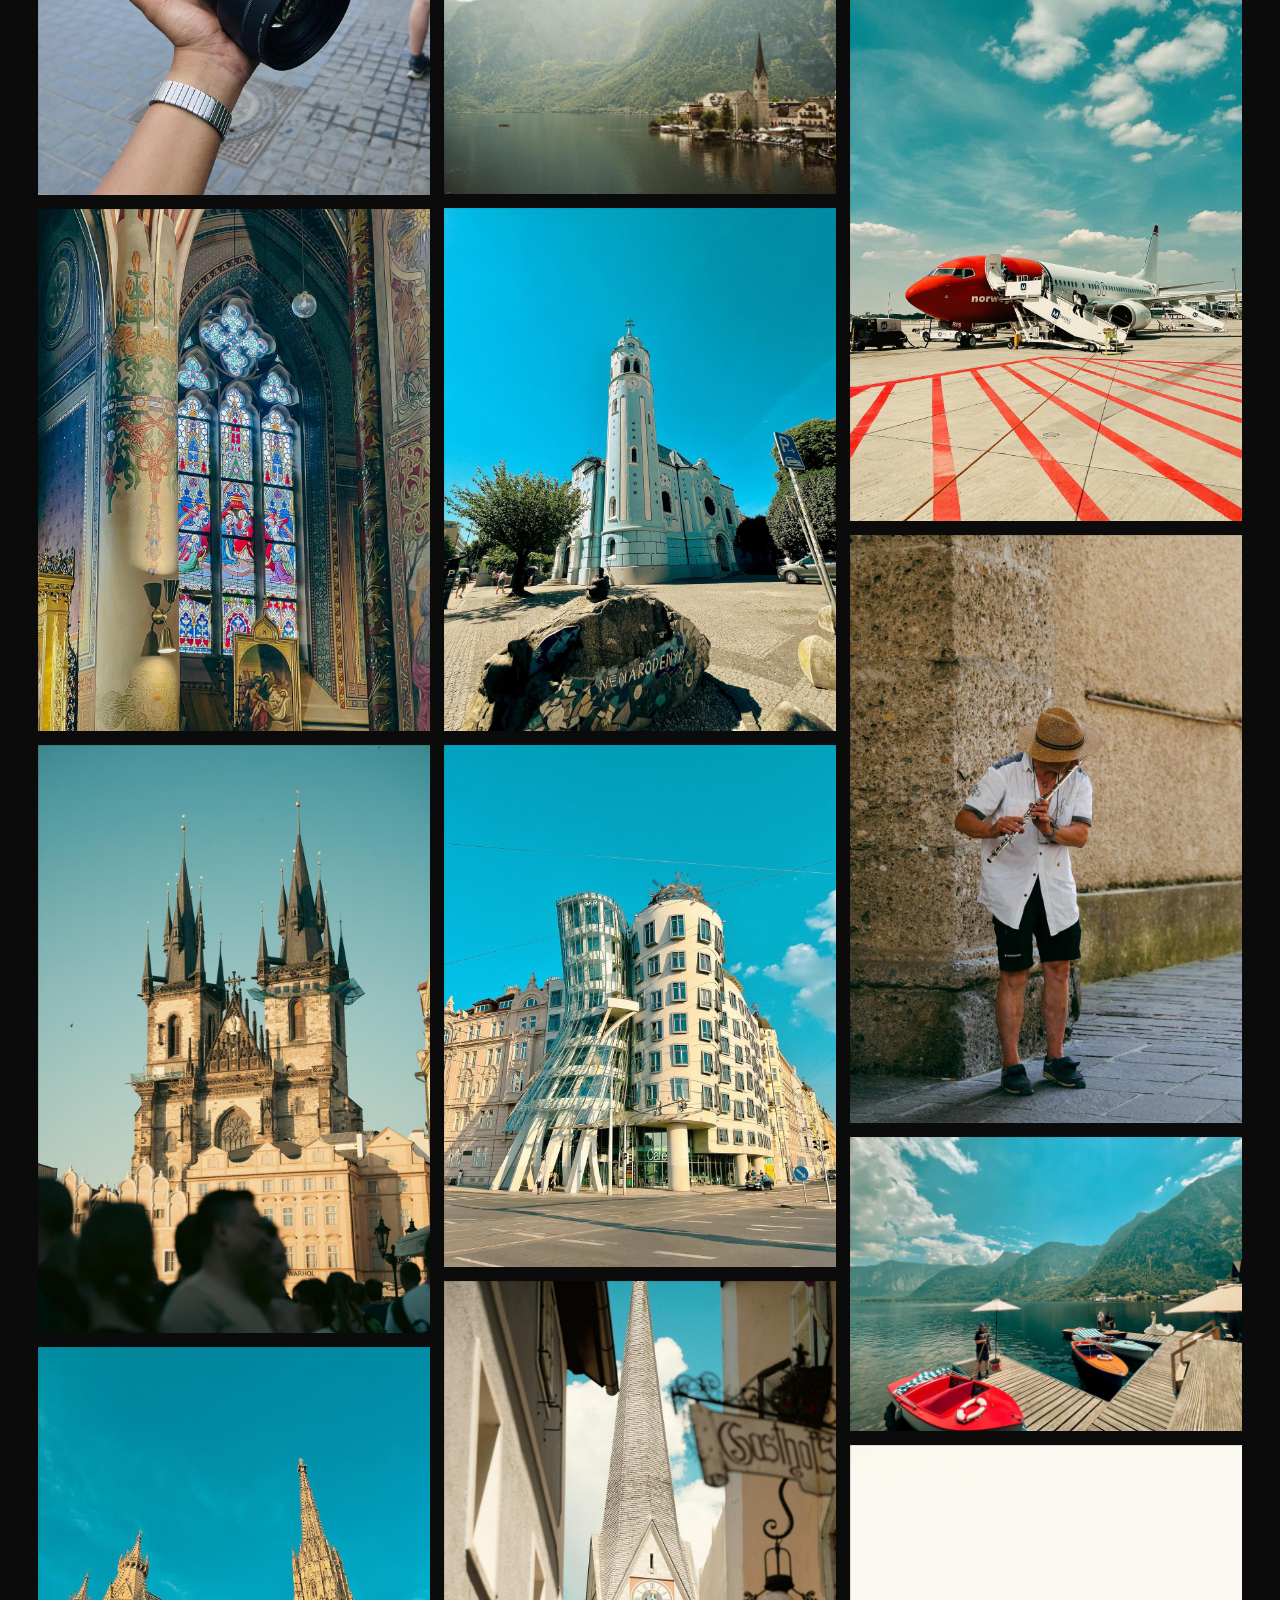
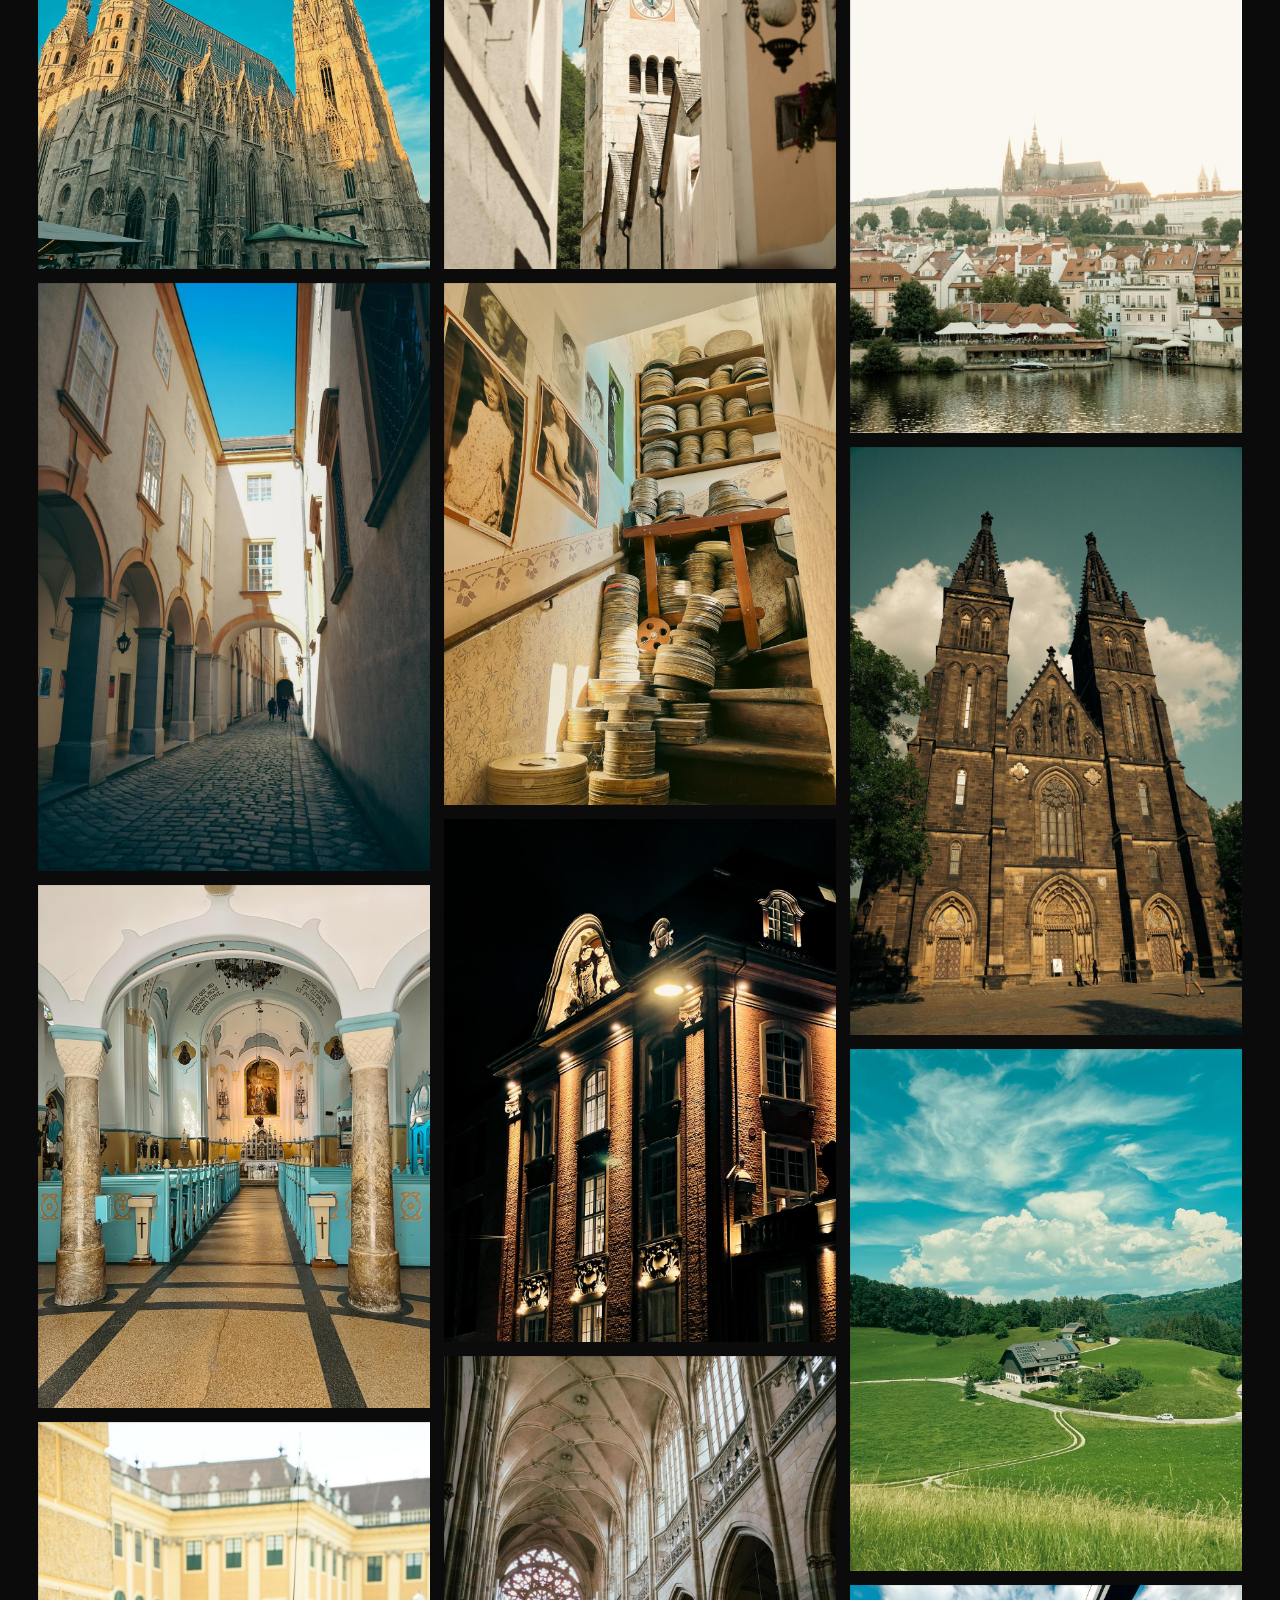
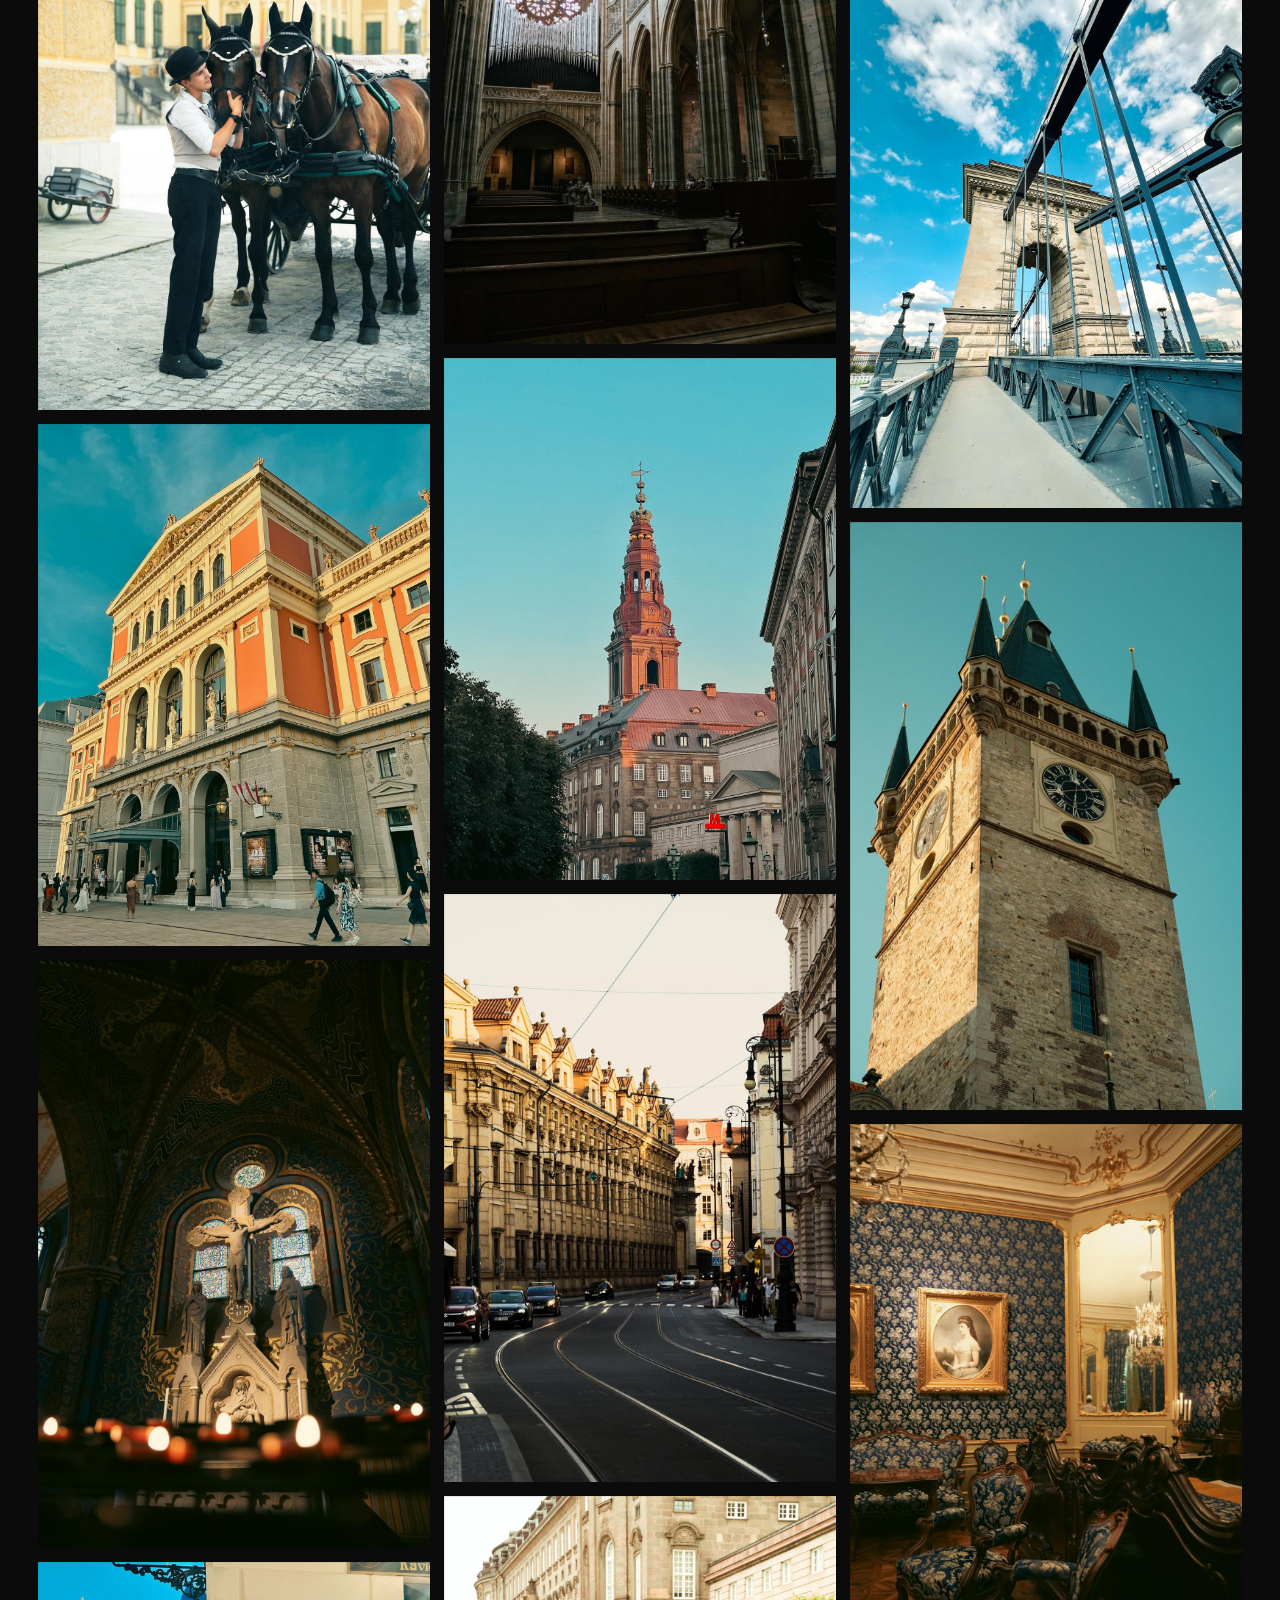
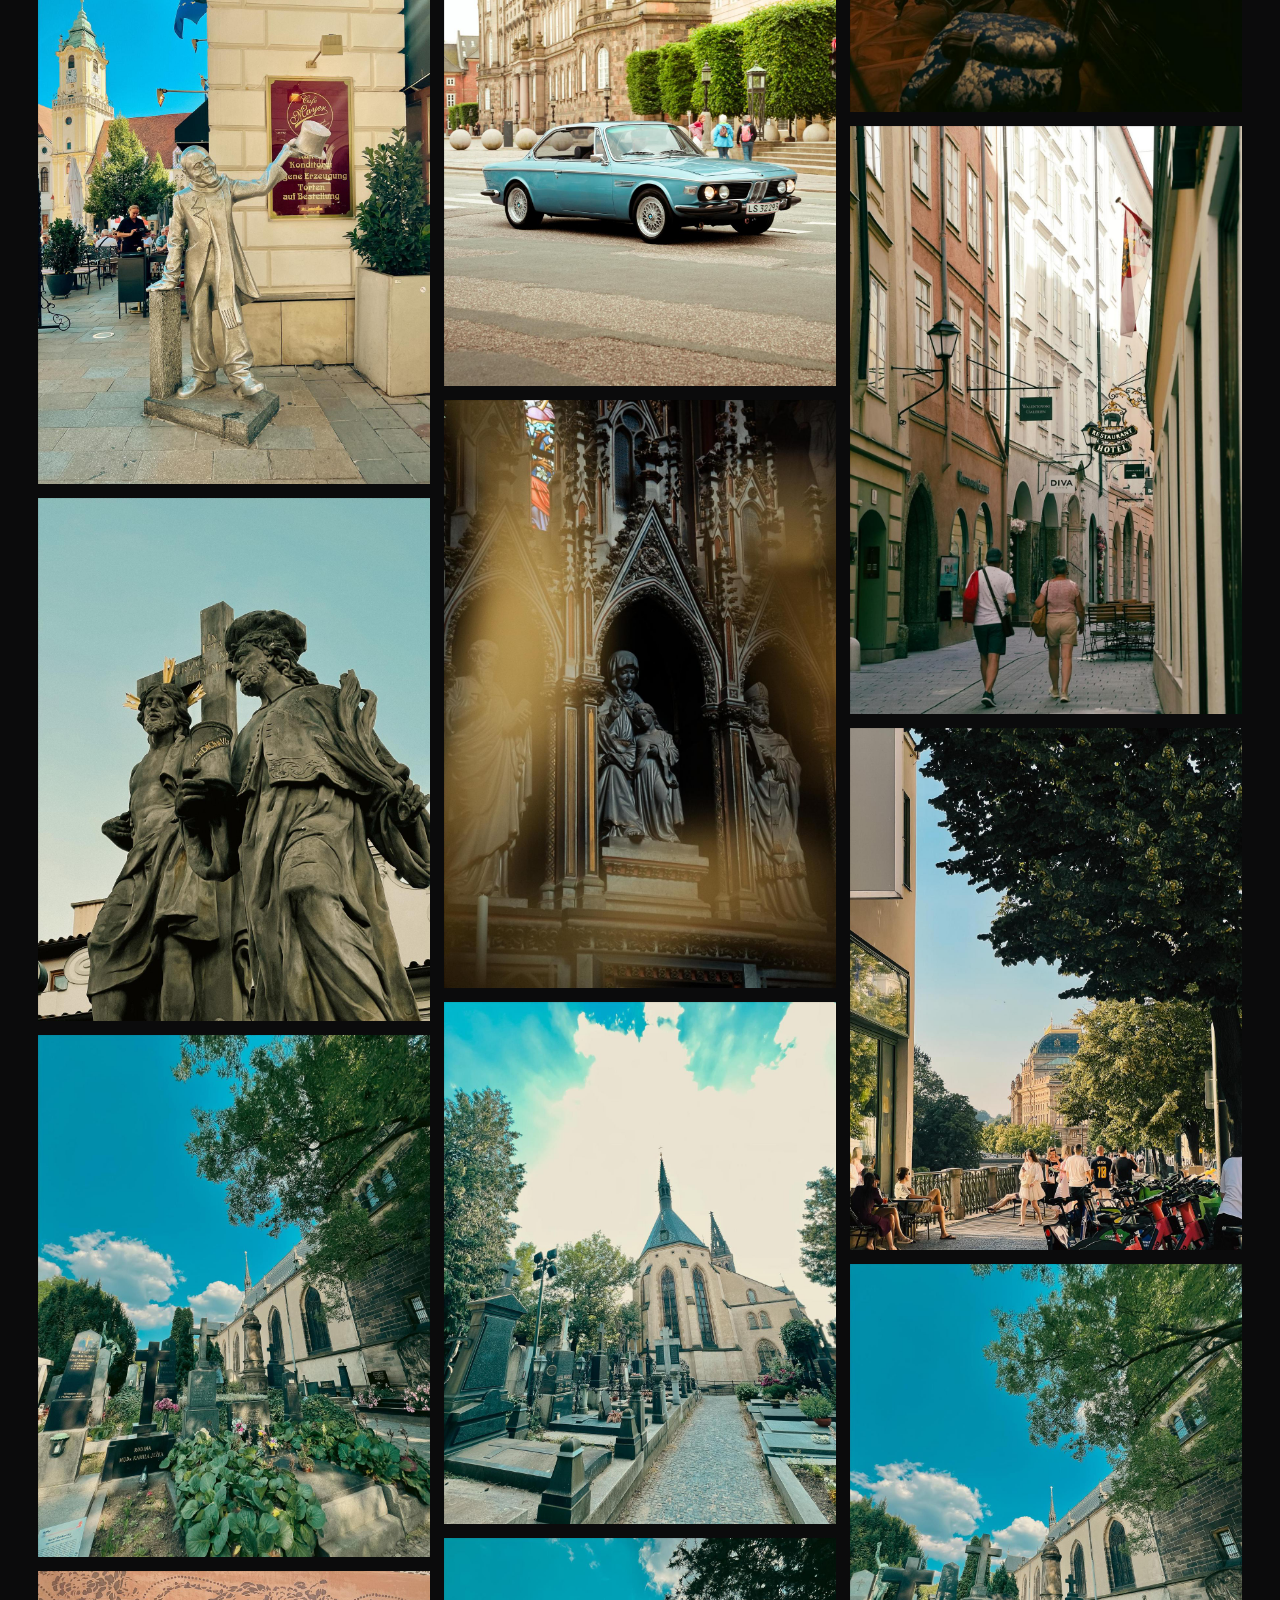
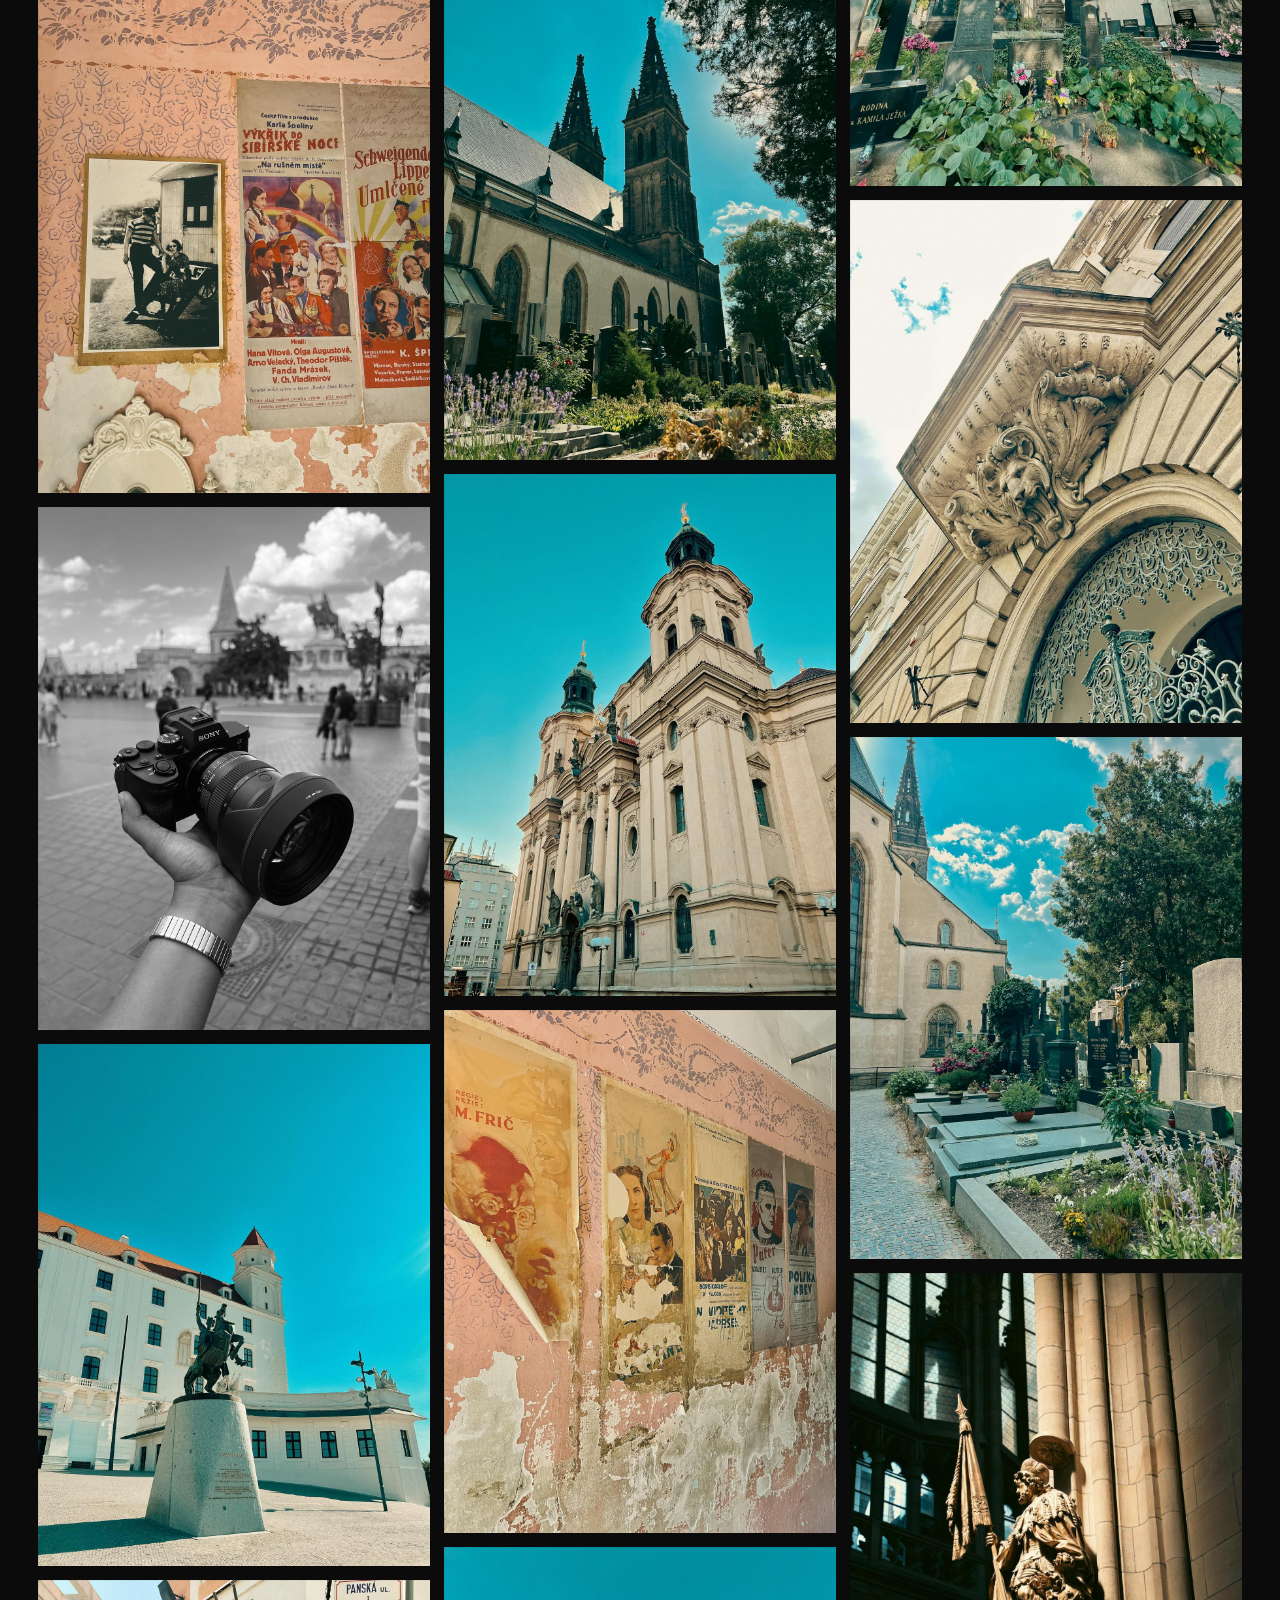
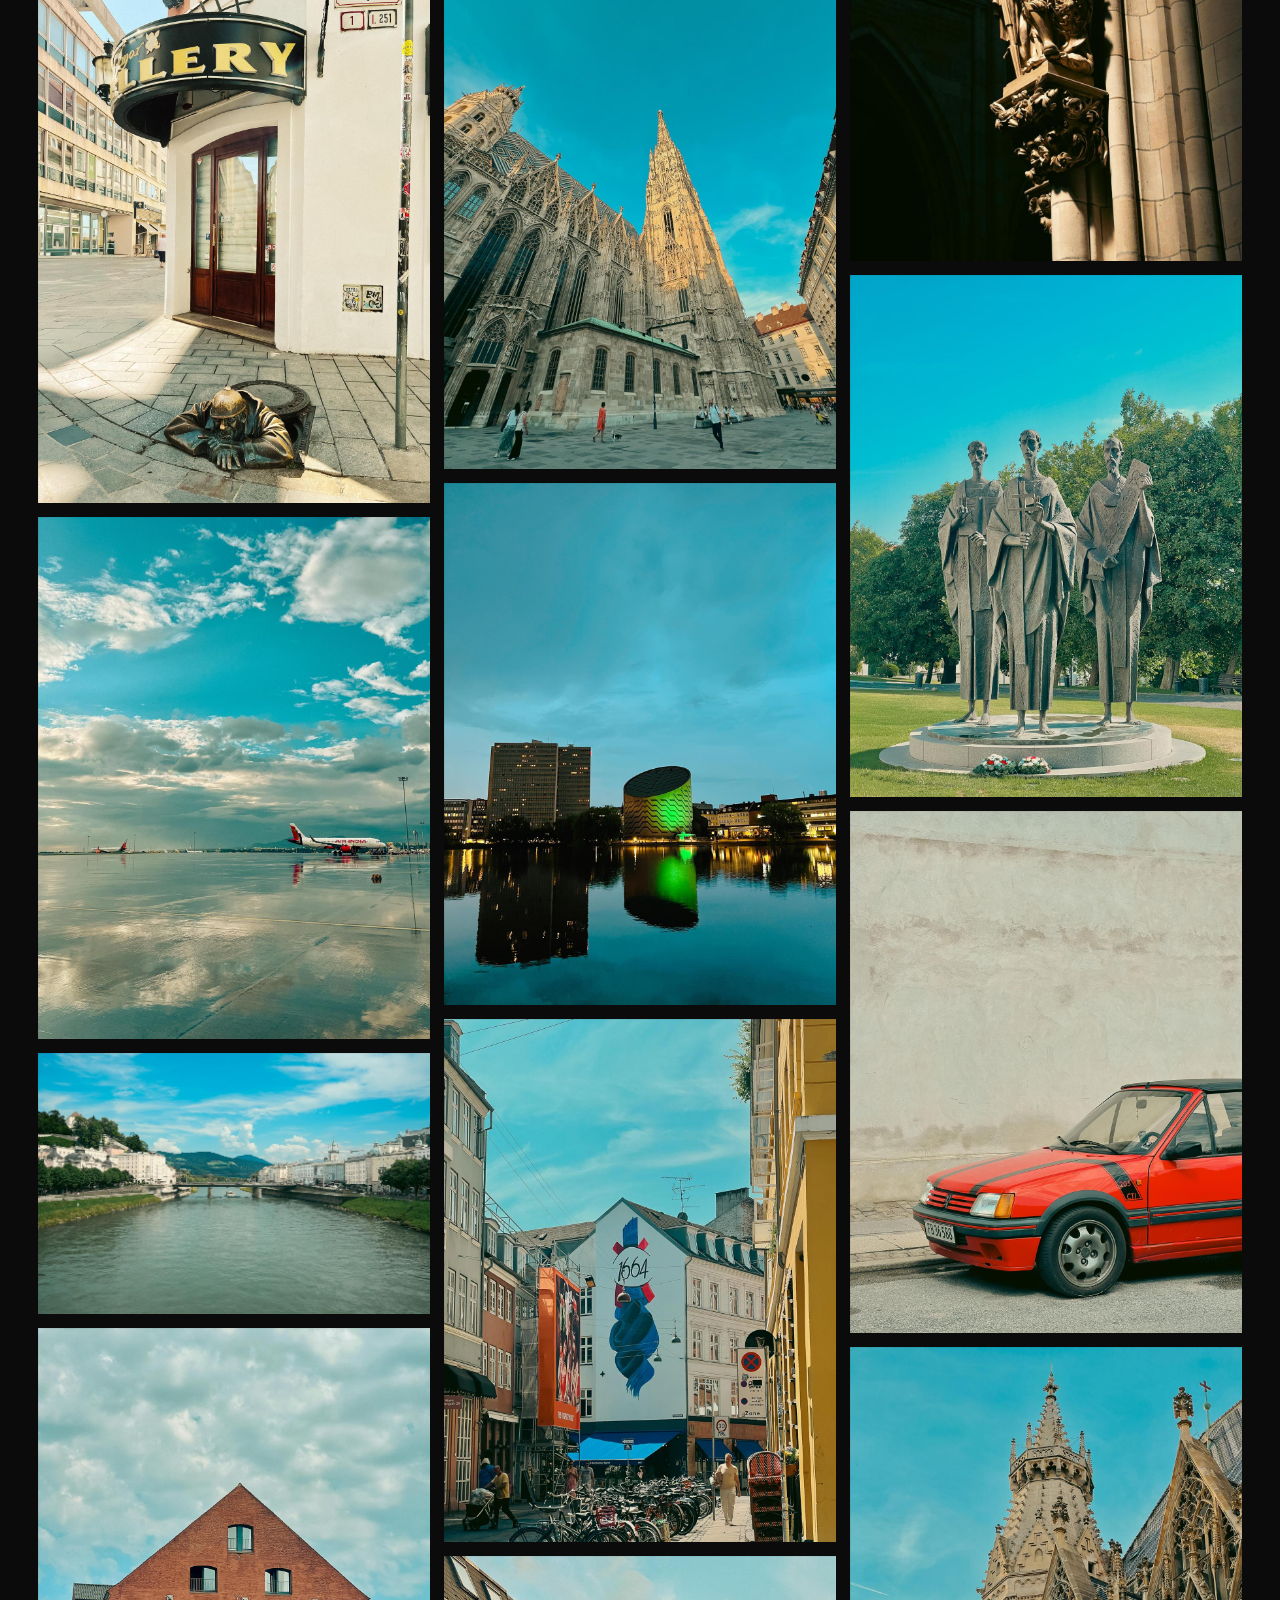
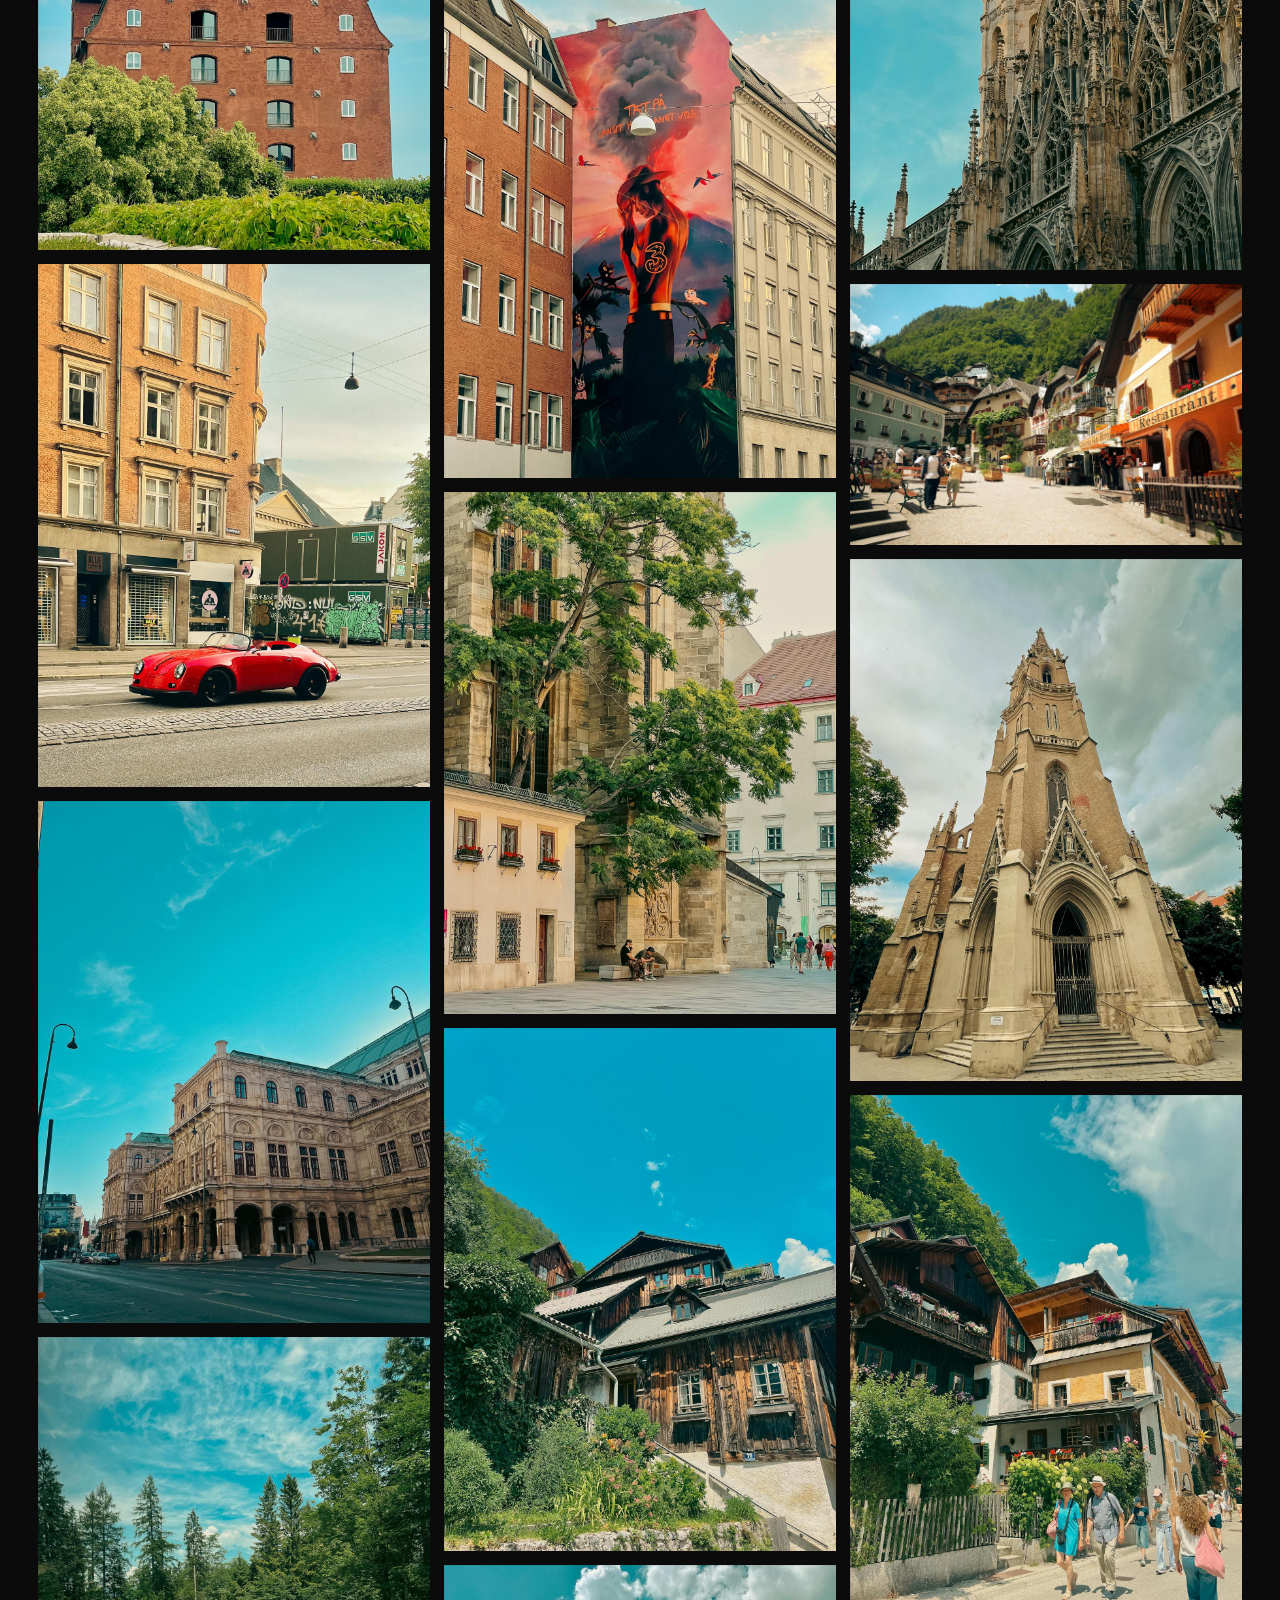
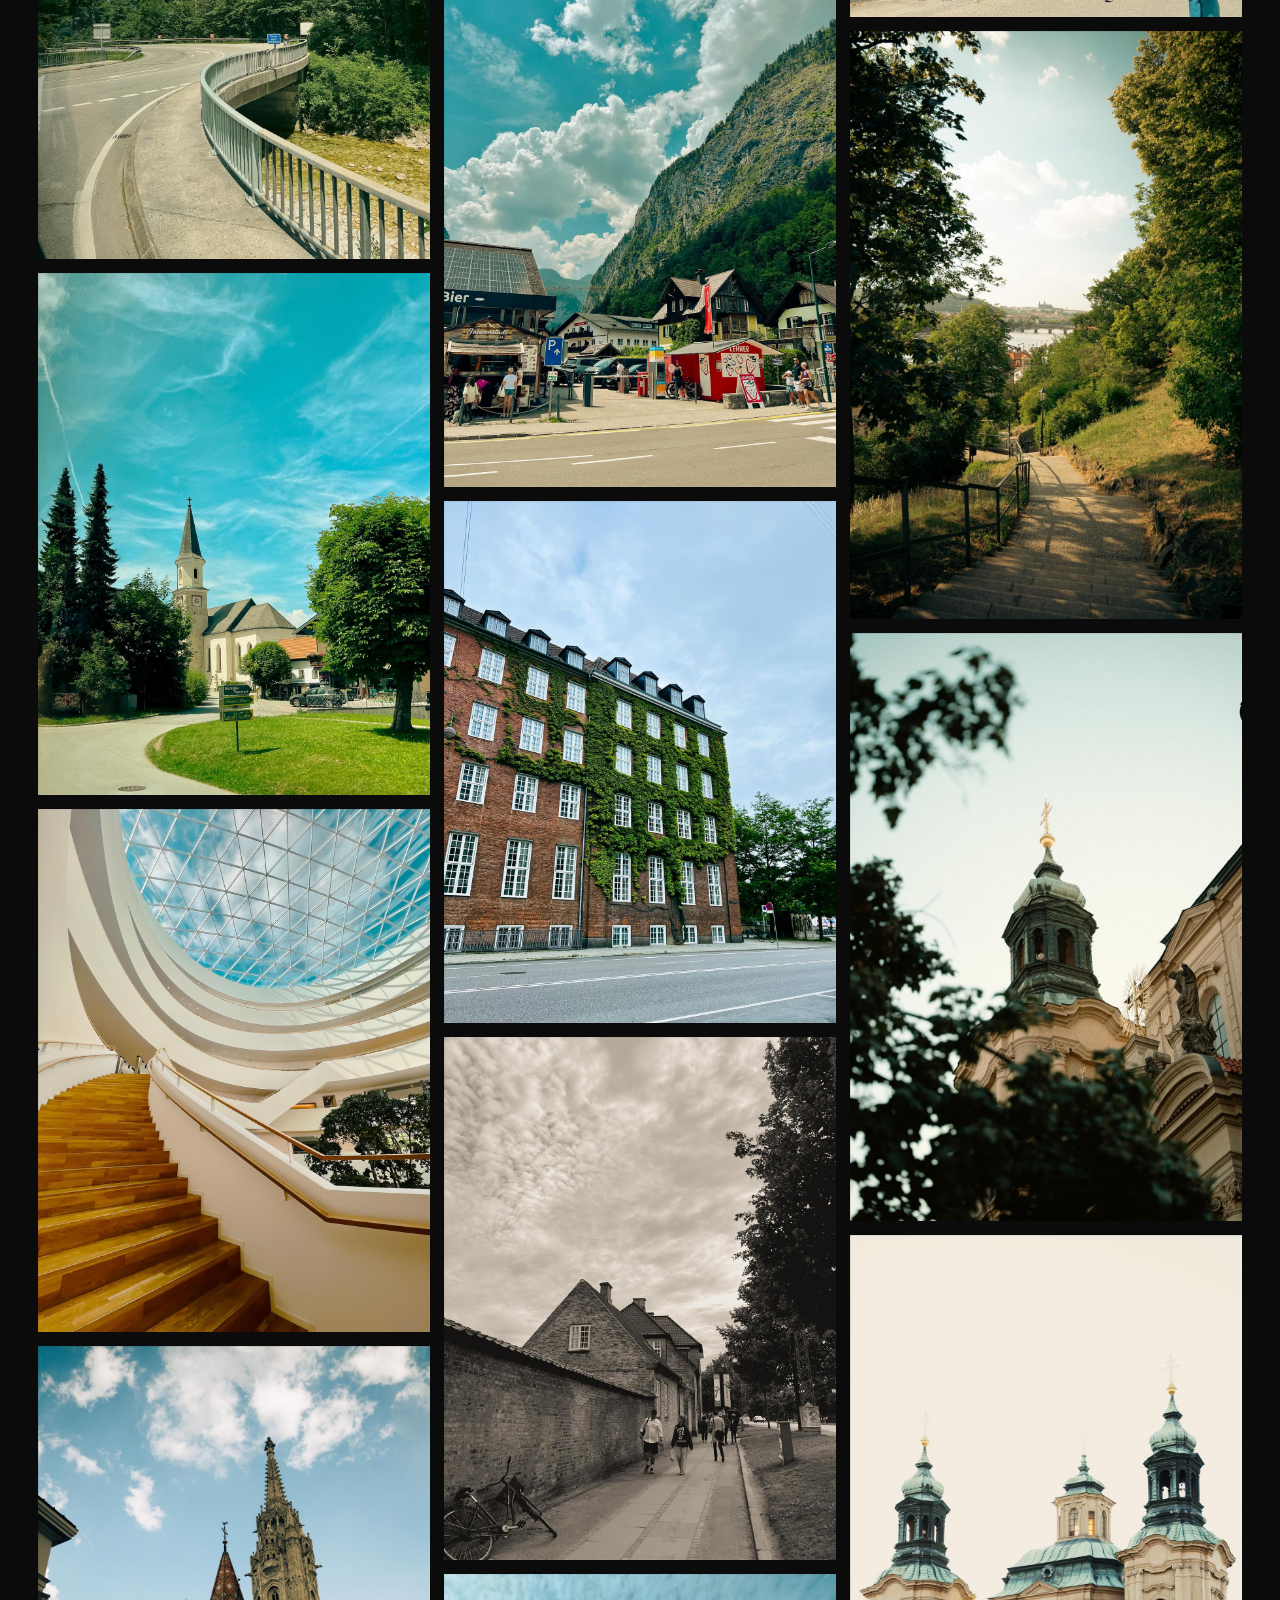
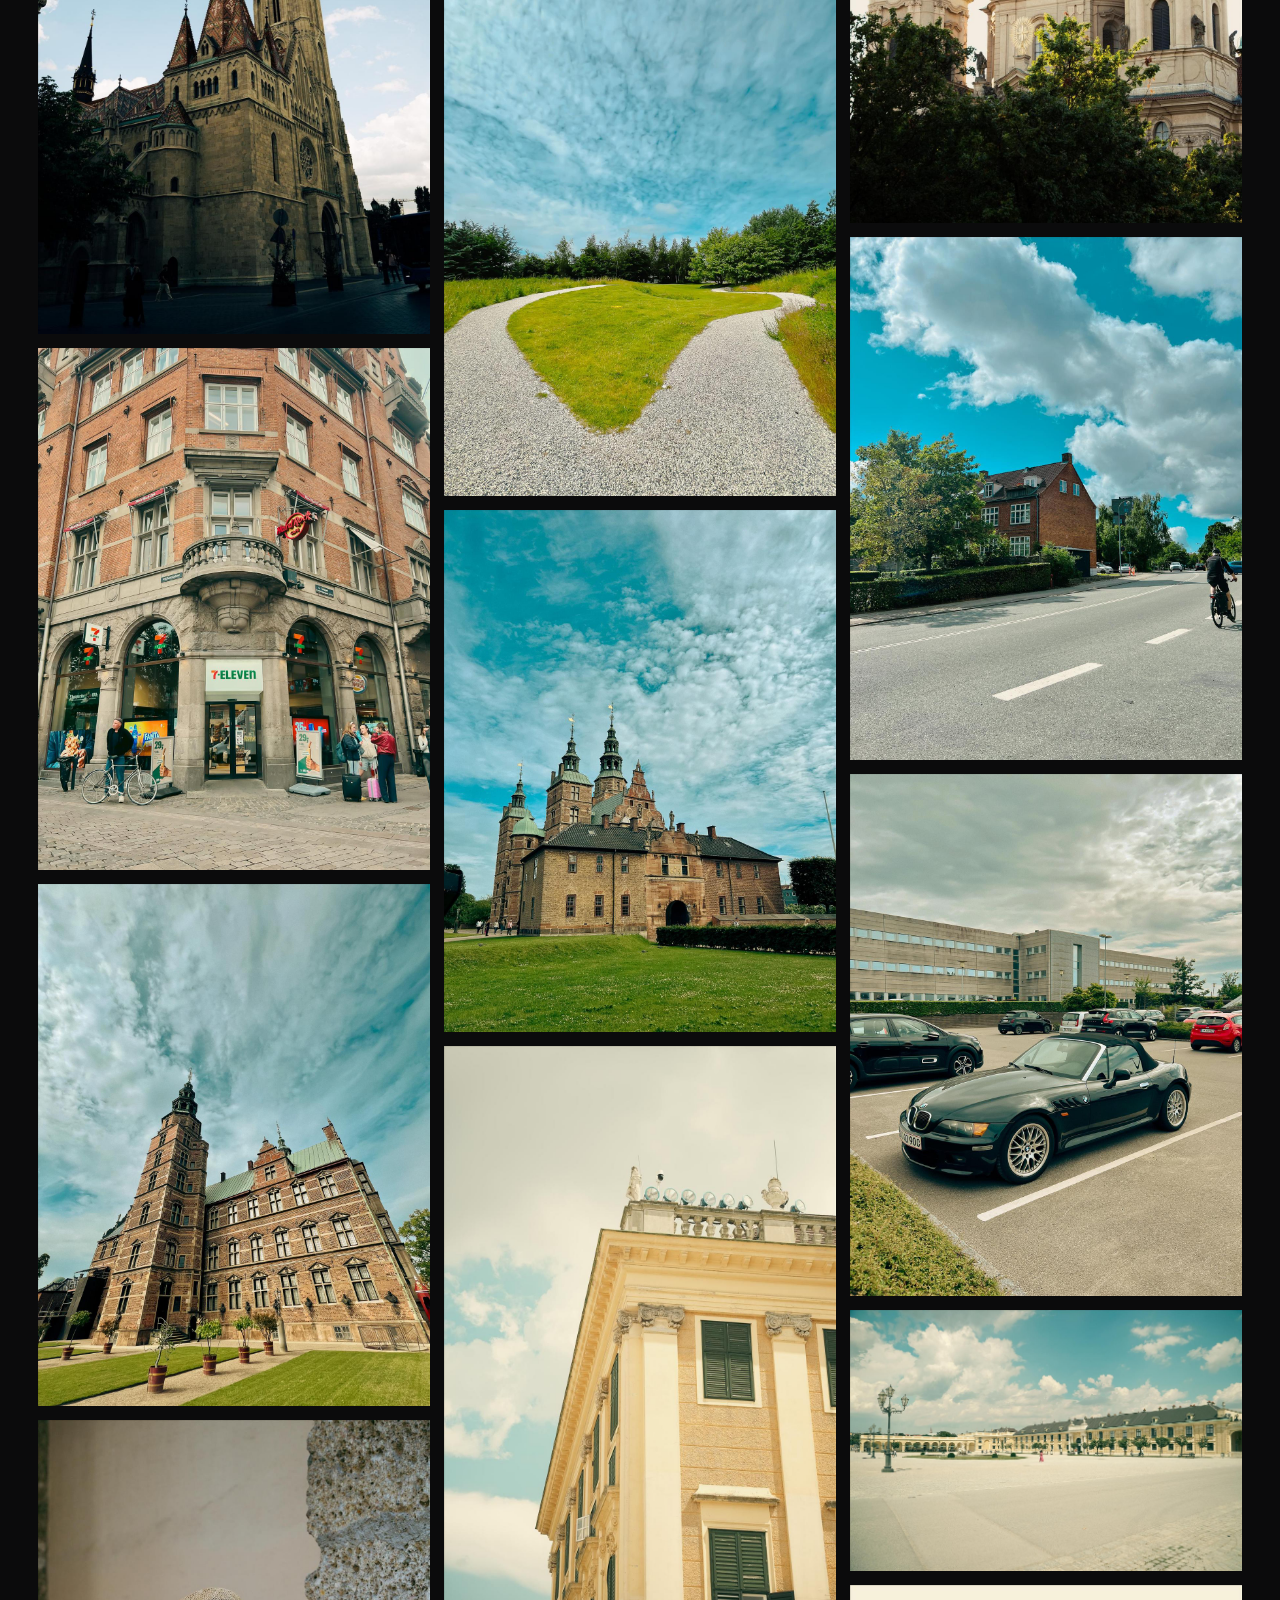
==== commit 3dbcd931: "Add files via upload" ====
--- a/index.html
+++ b/index.html
@@ -8,6 +8,9 @@
 <meta property="og:title" content="Keerthi Prasad | Photographer">
 <meta property="og:description" content="Stories told in 50mm. Travel, product and lifestyle, fashion and concerts.">
 <meta property="og:image" content="img/travel-01.jpg">
+<link rel="icon" href="favicon.ico" sizes="any">
+<link rel="icon" type="image/png" sizes="32x32" href="favicon-32.png">
+<link rel="apple-touch-icon" href="apple-touch-icon.png">
 <link rel="preconnect" href="https://fonts.googleapis.com">
 <link rel="preconnect" href="https://fonts.gstatic.com" crossorigin>
 <link href="https://fonts.googleapis.com/css2?family=Bodoni+Moda:ital,wght@0,500;1,500&family=Inter:wght@300;400;500&display=swap" rel="stylesheet">
